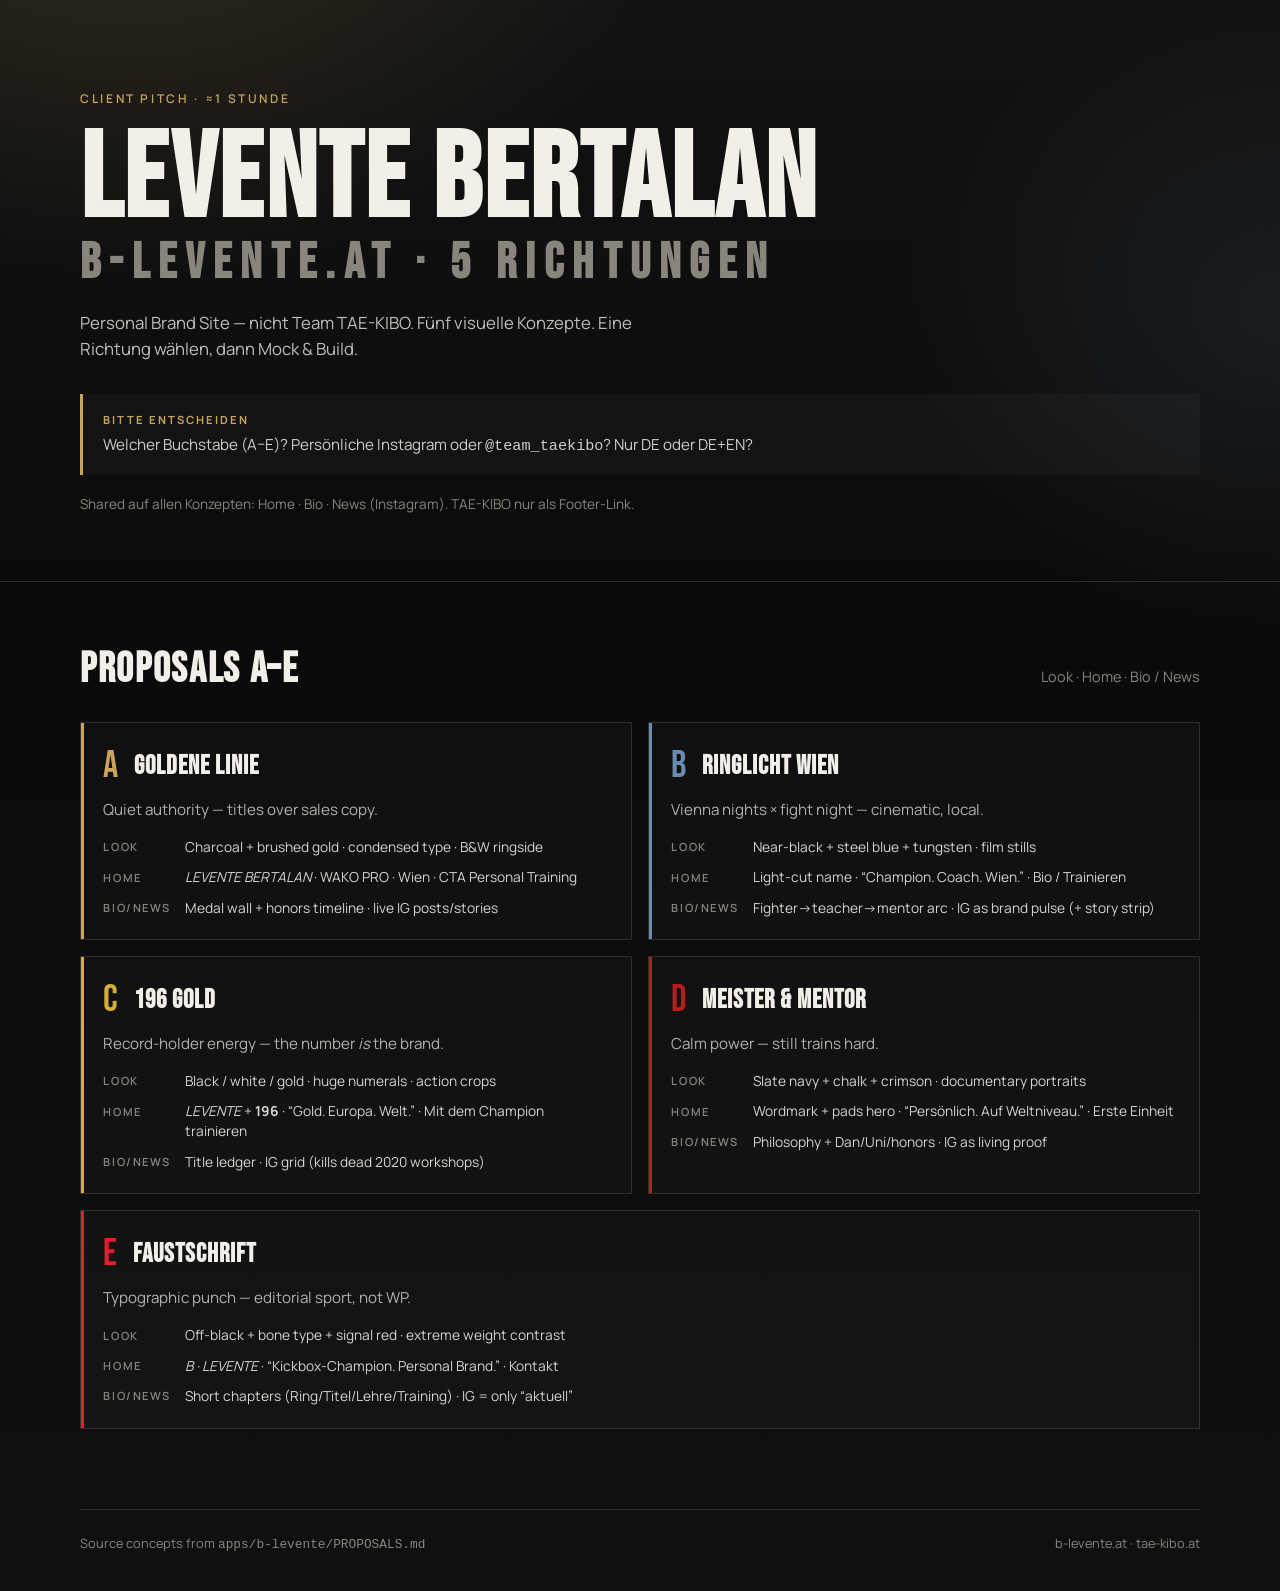
==== b-levente-pitch/index.html @ 20561e4e "Add b-levente client pitch page (5 proposals) Co-authored-by: CrangoOne <CrangoOne@users.noreply.git" ====
<!doctype html>
<html lang="de">
  <head>
    <meta charset="utf-8" />
    <meta name="viewport" content="width=device-width, initial-scale=1" />
    <title>b-levente.at — 5 Richtungen · Client Pitch</title>
    <meta
      name="description"
      content="Fünf Konzept-Richtungen für die Personal Brand Site von Levente Bertalan. Eine Stunde Review — A bis E wählen."
    />
    <link rel="preconnect" href="https://fonts.googleapis.com" />
    <link rel="preconnect" href="https://fonts.gstatic.com" crossorigin />
    <link
      href="https://fonts.googleapis.com/css2?family=Bebas+Neue&family=Manrope:wght@400;500;600;700&display=swap"
      rel="stylesheet"
    />
    <style>
      :root {
        --ink: #0c0c0c;
        --paper: #f2efe8;
        --mute: #8a857c;
        --line: rgba(255, 255, 255, 0.12);
        --gold: #c9a45c;
        --steel: #6a8cae;
        --crimson: #b91c1c;
        --signal: #e11d2e;
        --pad: clamp(1.25rem, 4vw, 3rem);
      }

      * {
        box-sizing: border-box;
      }

      html {
        scroll-behavior: smooth;
      }

      body {
        margin: 0;
        font-family: Manrope, sans-serif;
        color: var(--paper);
        background:
          radial-gradient(ellipse 80% 50% at 10% -10%, rgba(201, 164, 92, 0.18), transparent 55%),
          radial-gradient(ellipse 60% 40% at 100% 20%, rgba(106, 140, 174, 0.12), transparent 50%),
          linear-gradient(180deg, #121212 0%, #0a0a0a 40%, #101010 100%);
        min-height: 100vh;
      }

      a {
        color: inherit;
      }

      .wrap {
        width: min(1120px, 100% - 2 * var(--pad));
        margin-inline: auto;
      }

      /* —— Hero —— */
      .hero {
        padding: clamp(3rem, 10vh, 6rem) 0 clamp(2.5rem, 6vh, 4rem);
        border-bottom: 1px solid var(--line);
      }

      .hero-kicker {
        font-size: 0.75rem;
        letter-spacing: 0.22em;
        text-transform: uppercase;
        color: var(--gold);
        margin: 0 0 1.25rem;
        font-weight: 600;
      }

      .hero-brand {
        font-family: "Bebas Neue", sans-serif;
        font-size: clamp(3.5rem, 12vw, 7.5rem);
        line-height: 0.9;
        letter-spacing: 0.02em;
        margin: 0;
        animation: rise 0.8s ease-out both;
      }

      .hero-brand span {
        display: block;
        color: var(--mute);
        font-size: 0.42em;
        letter-spacing: 0.18em;
        margin-top: 0.35rem;
      }

      .hero-line {
        max-width: 36rem;
        margin: 1.5rem 0 0;
        font-size: 1.05rem;
        line-height: 1.55;
        color: rgba(242, 239, 232, 0.78);
        animation: rise 0.8s ease-out 0.12s both;
      }

      .ask {
        margin-top: 2rem;
        padding: 1.1rem 1.25rem;
        border-left: 3px solid var(--gold);
        background: rgba(255, 255, 255, 0.03);
        animation: rise 0.8s ease-out 0.22s both;
      }

      .ask strong {
        display: block;
        font-size: 0.7rem;
        letter-spacing: 0.18em;
        text-transform: uppercase;
        color: var(--gold);
        margin-bottom: 0.45rem;
      }

      .ask p {
        margin: 0;
        font-size: 0.95rem;
        line-height: 1.5;
        color: rgba(242, 239, 232, 0.85);
      }

      .shared {
        margin-top: 1.25rem;
        font-size: 0.85rem;
        color: var(--mute);
        animation: rise 0.8s ease-out 0.28s both;
      }

      /* —— Proposals —— */
      .proposals {
        padding: clamp(2.5rem, 7vh, 4.5rem) 0 5rem;
      }

      .proposals-head {
        display: flex;
        align-items: baseline;
        justify-content: space-between;
        gap: 1rem;
        margin-bottom: 1.75rem;
        flex-wrap: wrap;
      }

      .proposals-head h2 {
        font-family: "Bebas Neue", sans-serif;
        font-size: clamp(1.8rem, 4vw, 2.6rem);
        letter-spacing: 0.04em;
        margin: 0;
      }

      .proposals-head p {
        margin: 0;
        color: var(--mute);
        font-size: 0.9rem;
      }

      .grid {
        display: grid;
        gap: 1rem;
      }

      @media (min-width: 720px) {
        .grid {
          grid-template-columns: 1fr 1fr;
        }
      }

      @media (min-width: 1020px) {
        .grid {
          grid-template-columns: 1fr 1fr;
        }
        .card[data-letter="E"] {
          grid-column: 1 / -1;
        }
      }

      .card {
        position: relative;
        padding: 1.5rem 1.4rem 1.35rem;
        border: 1px solid var(--line);
        background: rgba(255, 255, 255, 0.025);
        overflow: hidden;
        transition: border-color 0.25s ease, transform 0.25s ease, background 0.25s ease;
        animation: rise 0.7s ease-out both;
      }

      .card:nth-child(1) { animation-delay: 0.05s; }
      .card:nth-child(2) { animation-delay: 0.12s; }
      .card:nth-child(3) { animation-delay: 0.19s; }
      .card:nth-child(4) { animation-delay: 0.26s; }
      .card:nth-child(5) { animation-delay: 0.33s; }

      .card::before {
        content: "";
        position: absolute;
        inset: 0 auto 0 0;
        width: 3px;
        background: var(--accent, var(--gold));
      }

      .card:hover {
        border-color: rgba(255, 255, 255, 0.28);
        background: rgba(255, 255, 255, 0.045);
        transform: translateY(-2px);
      }

      .card[data-letter="A"] { --accent: #c9a45c; }
      .card[data-letter="B"] { --accent: #6a8cae; }
      .card[data-letter="C"] { --accent: #d4af37; }
      .card[data-letter="D"] { --accent: #b91c1c; }
      .card[data-letter="E"] { --accent: #e11d2e; }

      .card-top {
        display: flex;
        align-items: center;
        gap: 0.85rem;
        margin-bottom: 0.85rem;
      }

      .letter {
        font-family: "Bebas Neue", sans-serif;
        font-size: 2.4rem;
        line-height: 1;
        color: var(--accent, var(--gold));
        letter-spacing: 0.04em;
      }

      .card h3 {
        font-family: "Bebas Neue", sans-serif;
        font-size: 1.65rem;
        letter-spacing: 0.04em;
        margin: 0;
      }

      .tagline {
        margin: 0 0 1rem;
        color: rgba(242, 239, 232, 0.72);
        font-size: 0.95rem;
        line-height: 1.45;
      }

      .meta {
        display: grid;
        gap: 0.65rem;
        margin: 0;
        padding: 0;
        list-style: none;
      }

      .meta li {
        display: grid;
        grid-template-columns: 4.5rem 1fr;
        gap: 0.6rem;
        font-size: 0.86rem;
        line-height: 1.45;
      }

      .meta dt,
      .meta .k {
        color: var(--mute);
        font-size: 0.7rem;
        letter-spacing: 0.14em;
        text-transform: uppercase;
        padding-top: 0.15rem;
        font-weight: 600;
      }

      .meta .v {
        color: rgba(242, 239, 232, 0.88);
      }

      /* —— Footer —— */
      .site-foot {
        border-top: 1px solid var(--line);
        padding: 1.5rem 0 2.5rem;
        color: var(--mute);
        font-size: 0.8rem;
        display: flex;
        flex-wrap: wrap;
        gap: 0.75rem 1.5rem;
        justify-content: space-between;
      }

      .site-foot a {
        text-decoration: none;
        border-bottom: 1px solid transparent;
      }

      .site-foot a:hover {
        border-bottom-color: currentColor;
        color: var(--paper);
      }

      @keyframes rise {
        from {
          opacity: 0;
          transform: translateY(14px);
        }
        to {
          opacity: 1;
          transform: translateY(0);
        }
      }

      @media (prefers-reduced-motion: reduce) {
        *,
        *::before {
          animation: none !important;
          transition: none !important;
        }
      }
    </style>
  </head>
  <body>
    <header class="hero">
      <div class="wrap">
        <p class="hero-kicker">Client pitch · ≈1 Stunde</p>
        <h1 class="hero-brand">
          LEVENTE BERTALAN
          <span>b-levente.at · 5 Richtungen</span>
        </h1>
        <p class="hero-line">
          Personal Brand Site — nicht Team TAE-KIBO. Fünf visuelle Konzepte.
          Eine Richtung wählen, dann Mock &amp; Build.
        </p>
        <div class="ask">
          <strong>Bitte entscheiden</strong>
          <p>
            Welcher Buchstabe (A–E)? Persönliche Instagram oder
            <code>@team_taekibo</code>? Nur DE oder DE+EN?
          </p>
        </div>
        <p class="shared">
          Shared auf allen Konzepten: Home · Bio · News (Instagram). TAE-KIBO nur als Footer-Link.
        </p>
      </div>
    </header>

    <main class="proposals">
      <div class="wrap">
        <div class="proposals-head">
          <h2>Proposals A–E</h2>
          <p>Look · Home · Bio / News</p>
        </div>

        <div class="grid">
          <article class="card" data-letter="A">
            <div class="card-top">
              <span class="letter" aria-hidden="true">A</span>
              <h3>Goldene Linie</h3>
            </div>
            <p class="tagline">Quiet authority — titles over sales copy.</p>
            <ul class="meta">
              <li>
                <span class="k">Look</span>
                <span class="v">Charcoal + brushed gold · condensed type · B&amp;W ringside</span>
              </li>
              <li>
                <span class="k">Home</span>
                <span class="v"><em>LEVENTE BERTALAN</em> · WAKO PRO · Wien · CTA Personal Training</span>
              </li>
              <li>
                <span class="k">Bio/News</span>
                <span class="v">Medal wall + honors timeline · live IG posts/stories</span>
              </li>
            </ul>
          </article>

          <article class="card" data-letter="B">
            <div class="card-top">
              <span class="letter" aria-hidden="true">B</span>
              <h3>Ringlicht Wien</h3>
            </div>
            <p class="tagline">Vienna nights × fight night — cinematic, local.</p>
            <ul class="meta">
              <li>
                <span class="k">Look</span>
                <span class="v">Near-black + steel blue + tungsten · film stills</span>
              </li>
              <li>
                <span class="k">Home</span>
                <span class="v">Light-cut name · “Champion. Coach. Wien.” · Bio / Trainieren</span>
              </li>
              <li>
                <span class="k">Bio/News</span>
                <span class="v">Fighter→teacher→mentor arc · IG as brand pulse (+ story strip)</span>
              </li>
            </ul>
          </article>

          <article class="card" data-letter="C">
            <div class="card-top">
              <span class="letter" aria-hidden="true">C</span>
              <h3>196 Gold</h3>
            </div>
            <p class="tagline">Record-holder energy — the number <em>is</em> the brand.</p>
            <ul class="meta">
              <li>
                <span class="k">Look</span>
                <span class="v">Black / white / gold · huge numerals · action crops</span>
              </li>
              <li>
                <span class="k">Home</span>
                <span class="v"><em>LEVENTE</em> + <strong>196</strong> · “Gold. Europa. Welt.” · Mit dem Champion trainieren</span>
              </li>
              <li>
                <span class="k">Bio/News</span>
                <span class="v">Title ledger · IG grid (kills dead 2020 workshops)</span>
              </li>
            </ul>
          </article>

          <article class="card" data-letter="D">
            <div class="card-top">
              <span class="letter" aria-hidden="true">D</span>
              <h3>Meister &amp; Mentor</h3>
            </div>
            <p class="tagline">Calm power — still trains hard.</p>
            <ul class="meta">
              <li>
                <span class="k">Look</span>
                <span class="v">Slate navy + chalk + crimson · documentary portraits</span>
              </li>
              <li>
                <span class="k">Home</span>
                <span class="v">Wordmark + pads hero · “Persönlich. Auf Weltniveau.” · Erste Einheit</span>
              </li>
              <li>
                <span class="k">Bio/News</span>
                <span class="v">Philosophy + Dan/Uni/honors · IG as living proof</span>
              </li>
            </ul>
          </article>

          <article class="card" data-letter="E">
            <div class="card-top">
              <span class="letter" aria-hidden="true">E</span>
              <h3>Faustschrift</h3>
            </div>
            <p class="tagline">Typographic punch — editorial sport, not WP.</p>
            <ul class="meta">
              <li>
                <span class="k">Look</span>
                <span class="v">Off-black + bone type + signal red · extreme weight contrast</span>
              </li>
              <li>
                <span class="k">Home</span>
                <span class="v"><em>B · LEVENTE</em> · “Kickbox-Champion. Personal Brand.” · Kontakt</span>
              </li>
              <li>
                <span class="k">Bio/News</span>
                <span class="v">Short chapters (Ring/Titel/Lehre/Training) · IG = only “aktuell”</span>
              </li>
            </ul>
          </article>
        </div>
      </div>
    </main>

    <footer class="site-foot wrap">
      <span>Source concepts from <code>apps/b-levente/PROPOSALS.md</code></span>
      <span>
        <a href="https://b-levente.at/" rel="noopener">b-levente.at</a>
        ·
        <a href="https://tae-kibo.at/" rel="noopener">tae-kibo.at</a>
      </span>
    </footer>
  </body>
</html>
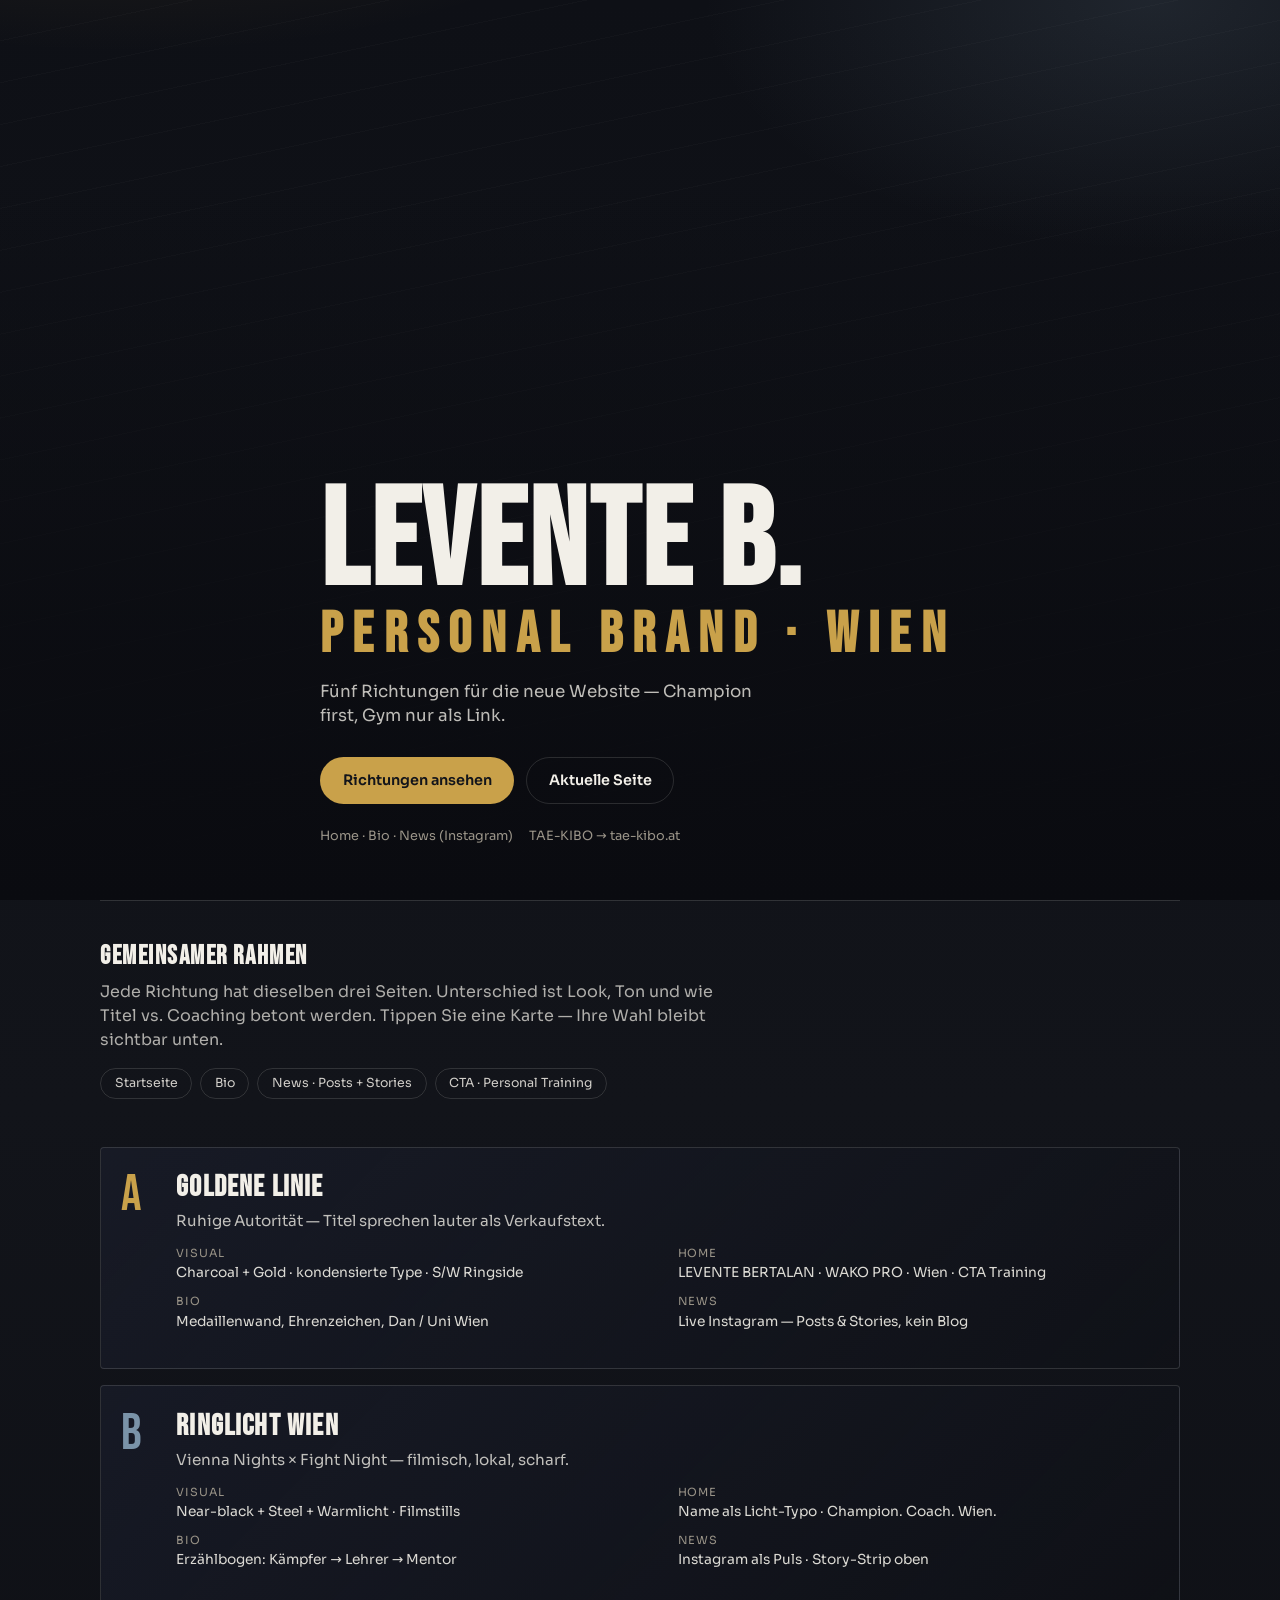
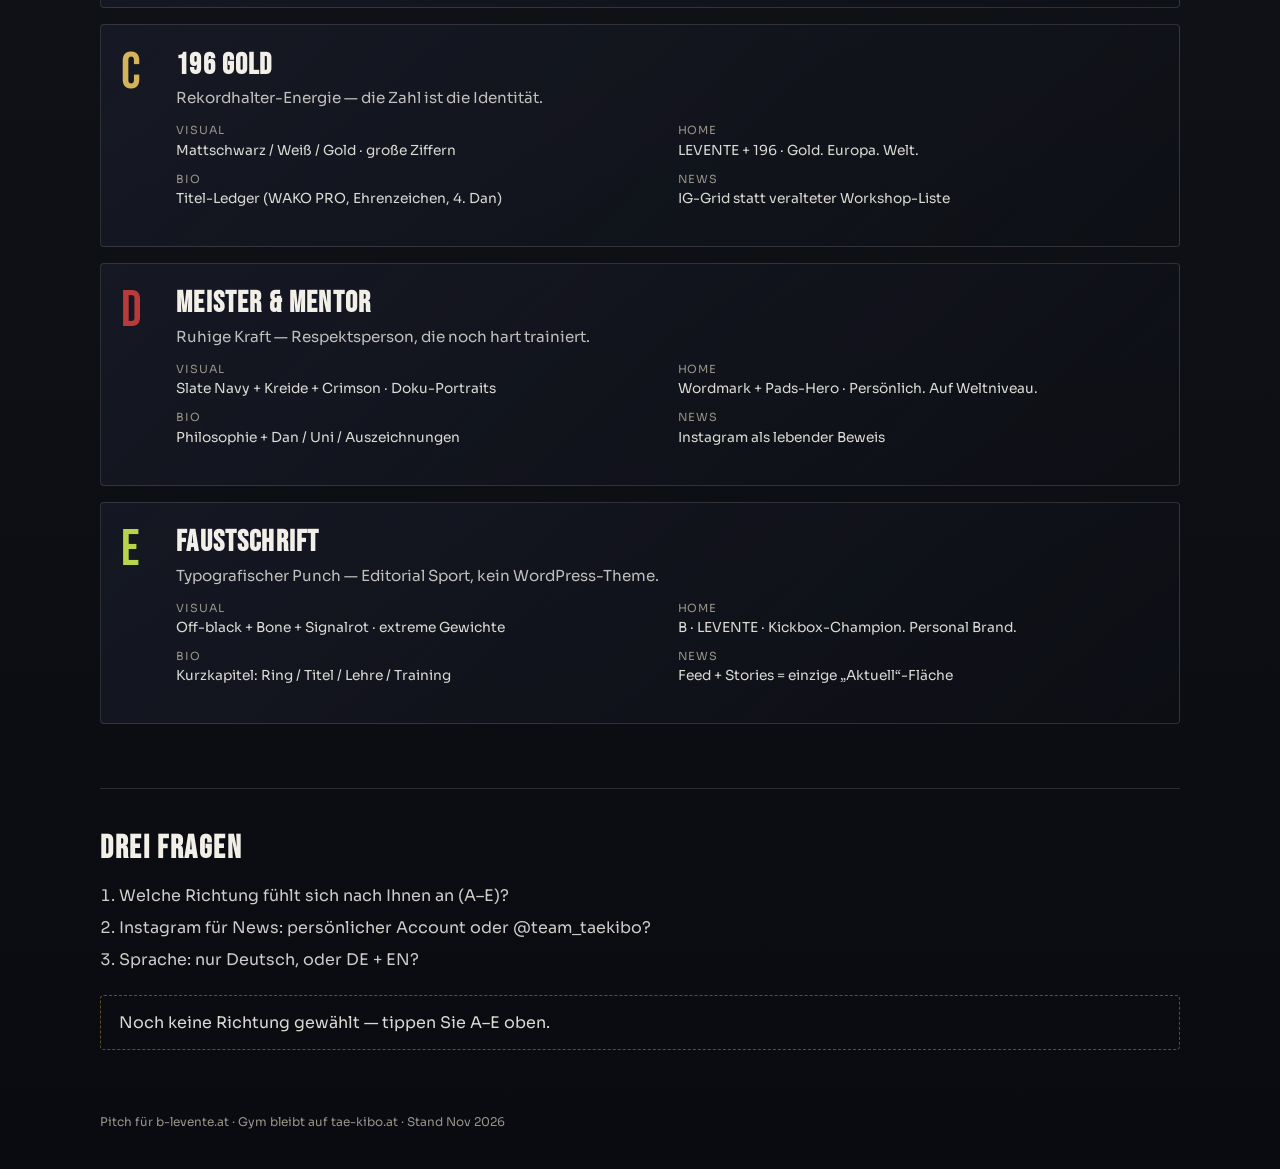
==== commit c65ae928: "Upgrade b-levente pitch to full client deck Co-authored-by: CrangoOne <CrangoOne@users.noreply.githu" ====
--- a/b-levente-pitch/index.html
+++ b/b-levente-pitch/index.html
@@ -1,469 +1,463 @@
-<!doctype html>
+<!DOCTYPE html>
 <html lang="de">
-  <head>
-    <meta charset="utf-8" />
-    <meta name="viewport" content="width=device-width, initial-scale=1" />
-    <title>b-levente.at — 5 Richtungen · Client Pitch</title>
-    <meta
-      name="description"
-      content="Fünf Konzept-Richtungen für die Personal Brand Site von Levente Bertalan. Eine Stunde Review — A bis E wählen."
-    />
-    <link rel="preconnect" href="https://fonts.googleapis.com" />
-    <link rel="preconnect" href="https://fonts.gstatic.com" crossorigin />
-    <link
-      href="https://fonts.googleapis.com/css2?family=Bebas+Neue&family=Manrope:wght@400;500;600;700&display=swap"
-      rel="stylesheet"
-    />
-    <style>
-      :root {
-        --ink: #0c0c0c;
-        --paper: #f2efe8;
-        --mute: #8a857c;
-        --line: rgba(255, 255, 255, 0.12);
-        --gold: #c9a45c;
-        --steel: #6a8cae;
-        --crimson: #b91c1c;
-        --signal: #e11d2e;
-        --pad: clamp(1.25rem, 4vw, 3rem);
-      }
-
-      * {
-        box-sizing: border-box;
-      }
-
-      html {
-        scroll-behavior: smooth;
-      }
-
-      body {
-        margin: 0;
-        font-family: Manrope, sans-serif;
-        color: var(--paper);
-        background:
-          radial-gradient(ellipse 80% 50% at 10% -10%, rgba(201, 164, 92, 0.18), transparent 55%),
-          radial-gradient(ellipse 60% 40% at 100% 20%, rgba(106, 140, 174, 0.12), transparent 50%),
-          linear-gradient(180deg, #121212 0%, #0a0a0a 40%, #101010 100%);
-        min-height: 100vh;
-      }
-
-      a {
-        color: inherit;
-      }
-
-      .wrap {
-        width: min(1120px, 100% - 2 * var(--pad));
-        margin-inline: auto;
-      }
-
-      /* —— Hero —— */
-      .hero {
-        padding: clamp(3rem, 10vh, 6rem) 0 clamp(2.5rem, 6vh, 4rem);
-        border-bottom: 1px solid var(--line);
-      }
-
-      .hero-kicker {
-        font-size: 0.75rem;
-        letter-spacing: 0.22em;
-        text-transform: uppercase;
-        color: var(--gold);
-        margin: 0 0 1.25rem;
-        font-weight: 600;
-      }
-
-      .hero-brand {
-        font-family: "Bebas Neue", sans-serif;
-        font-size: clamp(3.5rem, 12vw, 7.5rem);
-        line-height: 0.9;
-        letter-spacing: 0.02em;
-        margin: 0;
-        animation: rise 0.8s ease-out both;
-      }
-
-      .hero-brand span {
-        display: block;
-        color: var(--mute);
-        font-size: 0.42em;
-        letter-spacing: 0.18em;
-        margin-top: 0.35rem;
-      }
-
-      .hero-line {
-        max-width: 36rem;
-        margin: 1.5rem 0 0;
-        font-size: 1.05rem;
-        line-height: 1.55;
-        color: rgba(242, 239, 232, 0.78);
-        animation: rise 0.8s ease-out 0.12s both;
-      }
-
-      .ask {
-        margin-top: 2rem;
-        padding: 1.1rem 1.25rem;
-        border-left: 3px solid var(--gold);
-        background: rgba(255, 255, 255, 0.03);
-        animation: rise 0.8s ease-out 0.22s both;
-      }
-
-      .ask strong {
-        display: block;
-        font-size: 0.7rem;
-        letter-spacing: 0.18em;
-        text-transform: uppercase;
-        color: var(--gold);
-        margin-bottom: 0.45rem;
-      }
-
-      .ask p {
-        margin: 0;
-        font-size: 0.95rem;
-        line-height: 1.5;
-        color: rgba(242, 239, 232, 0.85);
-      }
-
-      .shared {
-        margin-top: 1.25rem;
-        font-size: 0.85rem;
-        color: var(--mute);
-        animation: rise 0.8s ease-out 0.28s both;
-      }
-
-      /* —— Proposals —— */
-      .proposals {
-        padding: clamp(2.5rem, 7vh, 4.5rem) 0 5rem;
-      }
-
-      .proposals-head {
-        display: flex;
-        align-items: baseline;
-        justify-content: space-between;
-        gap: 1rem;
-        margin-bottom: 1.75rem;
-        flex-wrap: wrap;
-      }
-
-      .proposals-head h2 {
-        font-family: "Bebas Neue", sans-serif;
-        font-size: clamp(1.8rem, 4vw, 2.6rem);
-        letter-spacing: 0.04em;
-        margin: 0;
-      }
-
-      .proposals-head p {
-        margin: 0;
-        color: var(--mute);
-        font-size: 0.9rem;
-      }
-
-      .grid {
-        display: grid;
-        gap: 1rem;
-      }
-
-      @media (min-width: 720px) {
-        .grid {
-          grid-template-columns: 1fr 1fr;
+<head>
+  <meta charset="utf-8" />
+  <meta name="viewport" content="width=device-width, initial-scale=1" />
+  <title>Levente B. — 5 Richtungen</title>
+  <meta name="description" content="Fünf Konzept-Richtungen für die Personal-Brand-Website von Levente Bertalan." />
+  <link rel="preconnect" href="https://fonts.googleapis.com" />
+  <link rel="preconnect" href="https://fonts.gstatic.com" crossorigin />
+  <link href="https://fonts.googleapis.com/css2?family=Bebas+Neue&family=Sora:wght@400;500;600&display=swap" rel="stylesheet" />
+  <style>
+    :root {
+      --ink: #12141a;
+      --ink-soft: #1c2030;
+      --paper: #f2efe8;
+      --mute: #9a9488;
+      --line: rgba(242, 239, 232, 0.14);
+      --gold: #c9a14a;
+      --steel: #7a93a8;
+      --crimson: #b83a3a;
+      --lime: #b8d44a;
+      --focus: #e8e2d4;
+    }
+
+    * { box-sizing: border-box; }
+    html { scroll-behavior: smooth; }
+    body {
+      margin: 0;
+      color: var(--paper);
+      font-family: "Sora", system-ui, sans-serif;
+      background:
+        radial-gradient(1200px 600px at 10% -10%, rgba(201, 161, 74, 0.18), transparent 55%),
+        radial-gradient(900px 500px at 90% 0%, rgba(122, 147, 168, 0.16), transparent 50%),
+        linear-gradient(180deg, #0e1016 0%, var(--ink) 40%, #0a0b10 100%);
+      min-height: 100vh;
+    }
+
+    a { color: inherit; }
+
+    .wrap {
+      width: min(1080px, calc(100% - 2rem));
+      margin-inline: auto;
+    }
+
+    /* —— Hero —— */
+    .hero {
+      position: relative;
+      min-height: 100svh;
+      display: grid;
+      align-content: end;
+      padding: 2rem 0 3.5rem;
+      overflow: hidden;
+    }
+
+    .hero::before {
+      content: "";
+      position: absolute;
+      inset: 0;
+      background:
+        linear-gradient(180deg, transparent 20%, rgba(10, 11, 16, 0.75) 70%, #0a0b10 100%),
+        repeating-linear-gradient(
+          -12deg,
+          transparent,
+          transparent 40px,
+          rgba(242, 239, 232, 0.02) 40px,
+          rgba(242, 239, 232, 0.02) 41px
+        );
+      pointer-events: none;
+      animation: grain-drift 18s linear infinite;
+    }
+
+    @keyframes grain-drift {
+      from { background-position: 0 0, 0 0; }
+      to { background-position: 0 0, 120px 60px; }
+    }
+
+    .hero-inner {
+      position: relative;
+      z-index: 1;
+      display: grid;
+      gap: 1.25rem;
+      max-width: 40rem;
+      animation: rise 0.9s ease-out both;
+    }
+
+    @keyframes rise {
+      from { opacity: 0; transform: translateY(18px); }
+      to { opacity: 1; transform: translateY(0); }
+    }
+
+    .brand {
+      font-family: "Bebas Neue", sans-serif;
+      font-size: clamp(4.5rem, 16vw, 8.5rem);
+      line-height: 0.88;
+      letter-spacing: 0.02em;
+      margin: 0;
+    }
+
+    .brand span {
+      display: block;
+      color: var(--gold);
+      font-size: 0.42em;
+      letter-spacing: 0.18em;
+      margin-top: 0.35rem;
+    }
+
+    .lede {
+      margin: 0;
+      font-size: 1.05rem;
+      line-height: 1.45;
+      color: rgba(242, 239, 232, 0.78);
+      max-width: 28rem;
+    }
+
+    .cta-row {
+      display: flex;
+      flex-wrap: wrap;
+      gap: 0.75rem;
+      margin-top: 0.5rem;
+    }
+
+    .btn {
+      appearance: none;
+      border: 1px solid transparent;
+      border-radius: 999px;
+      padding: 0.85rem 1.35rem;
+      font: inherit;
+      font-size: 0.9rem;
+      font-weight: 600;
+      text-decoration: none;
+      cursor: pointer;
+      transition: transform 0.2s ease, background 0.2s ease, border-color 0.2s ease;
+    }
+    .btn:hover { transform: translateY(-1px); }
+    .btn-primary {
+      background: var(--gold);
+      color: var(--ink);
+    }
+    .btn-ghost {
+      background: transparent;
+      border-color: var(--line);
+      color: var(--paper);
+    }
+
+    .meta {
+      display: flex;
+      flex-wrap: wrap;
+      gap: 0.5rem 1rem;
+      margin-top: 0.25rem;
+      color: var(--mute);
+      font-size: 0.8rem;
+    }
+
+    /* —— Scope —— */
+    .scope {
+      padding: 2.5rem 0 1rem;
+      border-top: 1px solid var(--line);
+      animation: rise 0.9s ease-out 0.15s both;
+    }
+    .scope h2 {
+      font-family: "Bebas Neue", sans-serif;
+      font-size: 1.6rem;
+      letter-spacing: 0.06em;
+      margin: 0 0 0.5rem;
+    }
+    .scope p {
+      margin: 0;
+      color: rgba(242, 239, 232, 0.7);
+      max-width: 40rem;
+      line-height: 1.5;
+    }
+    .chips {
+      display: flex;
+      flex-wrap: wrap;
+      gap: 0.5rem;
+      margin-top: 1rem;
+    }
+    .chip {
+      border: 1px solid var(--line);
+      border-radius: 999px;
+      padding: 0.4rem 0.85rem;
+      font-size: 0.78rem;
+      color: rgba(242, 239, 232, 0.85);
+    }
+
+    /* —— Proposals —— */
+    .proposals {
+      padding: 2rem 0 4rem;
+      display: grid;
+      gap: 1rem;
+    }
+
+    .proposal {
+      position: relative;
+      display: grid;
+      grid-template-columns: auto 1fr;
+      gap: 1.25rem;
+      align-items: start;
+      padding: 1.35rem 1.25rem;
+      border: 1px solid var(--line);
+      border-radius: 4px;
+      background: linear-gradient(135deg, rgba(28, 32, 48, 0.55), rgba(14, 16, 22, 0.35));
+      cursor: pointer;
+      transition: border-color 0.25s ease, transform 0.25s ease, background 0.25s ease;
+      opacity: 0;
+      transform: translateY(12px);
+    }
+    .proposal.is-in {
+      opacity: 1;
+      transform: translateY(0);
+      transition: opacity 0.5s ease, transform 0.5s ease, border-color 0.25s ease, background 0.25s ease;
+    }
+    .proposal:hover {
+      border-color: rgba(242, 239, 232, 0.35);
+      transform: translateY(-2px);
+    }
+    .proposal[aria-pressed="true"] {
+      border-color: var(--accent, var(--gold));
+      background: linear-gradient(135deg, rgba(28, 32, 48, 0.85), rgba(14, 16, 22, 0.55));
+      box-shadow: inset 3px 0 0 var(--accent, var(--gold));
+    }
+
+    .letter {
+      font-family: "Bebas Neue", sans-serif;
+      font-size: 3.2rem;
+      line-height: 1;
+      color: var(--accent, var(--gold));
+      min-width: 2.2rem;
+    }
+
+    .proposal h3 {
+      font-family: "Bebas Neue", sans-serif;
+      font-size: 1.85rem;
+      letter-spacing: 0.04em;
+      margin: 0 0 0.35rem;
+    }
+    .vibe {
+      margin: 0 0 0.9rem;
+      color: rgba(242, 239, 232, 0.78);
+      font-size: 0.95rem;
+    }
+    .grid-facts {
+      display: grid;
+      grid-template-columns: repeat(2, minmax(0, 1fr));
+      gap: 0.75rem 1.25rem;
+    }
+    .fact dt {
+      font-size: 0.7rem;
+      text-transform: uppercase;
+      letter-spacing: 0.08em;
+      color: var(--mute);
+      margin: 0 0 0.2rem;
+    }
+    .fact dd {
+      margin: 0;
+      font-size: 0.86rem;
+      line-height: 1.4;
+      color: rgba(242, 239, 232, 0.9);
+    }
+
+    .p-a { --accent: var(--gold); }
+    .p-b { --accent: var(--steel); }
+    .p-c { --accent: #d4b35a; }
+    .p-d { --accent: var(--crimson); }
+    .p-e { --accent: var(--lime); }
+
+    /* —— Ask —— */
+    .ask {
+      border-top: 1px solid var(--line);
+      padding: 2.5rem 0 4rem;
+    }
+    .ask h2 {
+      font-family: "Bebas Neue", sans-serif;
+      font-size: 2rem;
+      letter-spacing: 0.05em;
+      margin: 0 0 1rem;
+    }
+    .ask ol {
+      margin: 0;
+      padding-left: 1.2rem;
+      display: grid;
+      gap: 0.55rem;
+      color: rgba(242, 239, 232, 0.85);
+      line-height: 1.45;
+    }
+    .pick {
+      margin-top: 1.5rem;
+      padding: 1rem 1.15rem;
+      border: 1px dashed rgba(201, 161, 74, 0.45);
+      border-radius: 4px;
+      min-height: 3.2rem;
+      color: rgba(242, 239, 232, 0.9);
+    }
+    .pick strong { color: var(--gold); }
+
+    footer {
+      padding: 0 0 2.5rem;
+      color: var(--mute);
+      font-size: 0.75rem;
+    }
+
+    @media (max-width: 640px) {
+      .proposal { grid-template-columns: 1fr; gap: 0.5rem; }
+      .grid-facts { grid-template-columns: 1fr; }
+      .letter { font-size: 2.4rem; }
+    }
+
+    @media (prefers-reduced-motion: reduce) {
+      *, *::before { animation: none !important; transition: none !important; }
+      .proposal { opacity: 1; transform: none; }
+    }
+  </style>
+</head>
+<body>
+  <header class="hero">
+    <div class="wrap hero-inner">
+      <h1 class="brand">LEVENTE B.<span>PERSONAL BRAND · WIEN</span></h1>
+      <p class="lede">Fünf Richtungen für die neue Website — Champion first, Gym nur als Link.</p>
+      <div class="cta-row">
+        <a class="btn btn-primary" href="#proposals">Richtungen ansehen</a>
+        <a class="btn btn-ghost" href="https://b-levente.at/" target="_blank" rel="noopener">Aktuelle Seite</a>
+      </div>
+      <div class="meta">
+        <span>Home · Bio · News (Instagram)</span>
+        <span>TAE-KIBO → tae-kibo.at</span>
+      </div>
+    </div>
+  </header>
+
+  <main>
+    <section class="scope wrap" aria-labelledby="scope-title">
+      <h2 id="scope-title">Gemeinsamer Rahmen</h2>
+      <p>Jede Richtung hat dieselben drei Seiten. Unterschied ist Look, Ton und wie Titel vs. Coaching betont werden. Tippen Sie eine Karte — Ihre Wahl bleibt sichtbar unten.</p>
+      <div class="chips">
+        <span class="chip">Startseite</span>
+        <span class="chip">Bio</span>
+        <span class="chip">News · Posts + Stories</span>
+        <span class="chip">CTA · Personal Training</span>
+      </div>
+    </section>
+
+    <section id="proposals" class="proposals wrap" aria-label="Fünf Konzept-Richtungen">
+      <article class="proposal p-a" tabindex="0" role="button" aria-pressed="false" data-name="Goldene Linie" data-letter="A">
+        <div class="letter" aria-hidden="true">A</div>
+        <div>
+          <h3>Goldene Linie</h3>
+          <p class="vibe">Ruhige Autorität — Titel sprechen lauter als Verkaufstext.</p>
+          <dl class="grid-facts">
+            <div class="fact"><dt>Visual</dt><dd>Charcoal + Gold · kondensierte Type · S/W Ringside</dd></div>
+            <div class="fact"><dt>Home</dt><dd>LEVENTE BERTALAN · WAKO PRO · Wien · CTA Training</dd></div>
+            <div class="fact"><dt>Bio</dt><dd>Medaillenwand, Ehrenzeichen, Dan / Uni Wien</dd></div>
+            <div class="fact"><dt>News</dt><dd>Live Instagram — Posts &amp; Stories, kein Blog</dd></div>
+          </dl>
+        </div>
+      </article>
+
+      <article class="proposal p-b" tabindex="0" role="button" aria-pressed="false" data-name="Ringlicht Wien" data-letter="B">
+        <div class="letter" aria-hidden="true">B</div>
+        <div>
+          <h3>Ringlicht Wien</h3>
+          <p class="vibe">Vienna Nights × Fight Night — filmisch, lokal, scharf.</p>
+          <dl class="grid-facts">
+            <div class="fact"><dt>Visual</dt><dd>Near-black + Steel + Warmlicht · Filmstills</dd></div>
+            <div class="fact"><dt>Home</dt><dd>Name als Licht-Typo · Champion. Coach. Wien.</dd></div>
+            <div class="fact"><dt>Bio</dt><dd>Erzählbogen: Kämpfer → Lehrer → Mentor</dd></div>
+            <div class="fact"><dt>News</dt><dd>Instagram als Puls · Story-Strip oben</dd></div>
+          </dl>
+        </div>
+      </article>
+
+      <article class="proposal p-c" tabindex="0" role="button" aria-pressed="false" data-name="196 Gold" data-letter="C">
+        <div class="letter" aria-hidden="true">C</div>
+        <div>
+          <h3>196 Gold</h3>
+          <p class="vibe">Rekordhalter-Energie — die Zahl ist die Identität.</p>
+          <dl class="grid-facts">
+            <div class="fact"><dt>Visual</dt><dd>Mattschwarz / Weiß / Gold · große Ziffern</dd></div>
+            <div class="fact"><dt>Home</dt><dd>LEVENTE + 196 · Gold. Europa. Welt.</dd></div>
+            <div class="fact"><dt>Bio</dt><dd>Titel-Ledger (WAKO PRO, Ehrenzeichen, 4. Dan)</dd></div>
+            <div class="fact"><dt>News</dt><dd>IG-Grid statt veralteter Workshop-Liste</dd></div>
+          </dl>
+        </div>
+      </article>
+
+      <article class="proposal p-d" tabindex="0" role="button" aria-pressed="false" data-name="Meister &amp; Mentor" data-letter="D">
+        <div class="letter" aria-hidden="true">D</div>
+        <div>
+          <h3>Meister &amp; Mentor</h3>
+          <p class="vibe">Ruhige Kraft — Respektsperson, die noch hart trainiert.</p>
+          <dl class="grid-facts">
+            <div class="fact"><dt>Visual</dt><dd>Slate Navy + Kreide + Crimson · Doku-Portraits</dd></div>
+            <div class="fact"><dt>Home</dt><dd>Wordmark + Pads-Hero · Persönlich. Auf Weltniveau.</dd></div>
+            <div class="fact"><dt>Bio</dt><dd>Philosophie + Dan / Uni / Auszeichnungen</dd></div>
+            <div class="fact"><dt>News</dt><dd>Instagram als lebender Beweis</dd></div>
+          </dl>
+        </div>
+      </article>
+
+      <article class="proposal p-e" tabindex="0" role="button" aria-pressed="false" data-name="Faustschrift" data-letter="E">
+        <div class="letter" aria-hidden="true">E</div>
+        <div>
+          <h3>Faustschrift</h3>
+          <p class="vibe">Typografischer Punch — Editorial Sport, kein WordPress-Theme.</p>
+          <dl class="grid-facts">
+            <div class="fact"><dt>Visual</dt><dd>Off-black + Bone + Signalrot · extreme Gewichte</dd></div>
+            <div class="fact"><dt>Home</dt><dd>B · LEVENTE · Kickbox-Champion. Personal Brand.</dd></div>
+            <div class="fact"><dt>Bio</dt><dd>Kurzkapitel: Ring / Titel / Lehre / Training</dd></div>
+            <div class="fact"><dt>News</dt><dd>Feed + Stories = einzige „Aktuell“-Fläche</dd></div>
+          </dl>
+        </div>
+      </article>
+    </section>
+
+    <section class="ask wrap" aria-labelledby="ask-title">
+      <h2 id="ask-title">Drei Fragen</h2>
+      <ol>
+        <li>Welche Richtung fühlt sich nach Ihnen an (A–E)?</li>
+        <li>Instagram für News: persönlicher Account oder @team_taekibo?</li>
+        <li>Sprache: nur Deutsch, oder DE + EN?</li>
+      </ol>
+      <div class="pick" id="pick" aria-live="polite">Noch keine Richtung gewählt — tippen Sie A–E oben.</div>
+    </section>
+  </main>
+
+  <footer class="wrap">
+    Pitch für b-levente.at · Gym bleibt auf tae-kibo.at · Stand Nov 2026
+  </footer>
+
+  <script>
+    const pick = document.getElementById("pick");
+    const cards = [...document.querySelectorAll(".proposal")];
+
+    function select(card) {
+      cards.forEach((c) => c.setAttribute("aria-pressed", String(c === card)));
+      pick.innerHTML = `Gewählt: <strong>${card.dataset.letter} · ${card.dataset.name}</strong> — wir bauen als Nächstes einen Visual-Mock dieser Richtung.`;
+    }
+
+    cards.forEach((card, i) => {
+      card.style.transitionDelay = `${i * 60}ms`;
+      card.addEventListener("click", () => select(card));
+      card.addEventListener("keydown", (e) => {
+        if (e.key === "Enter" || e.key === " ") {
+          e.preventDefault();
+          select(card);
         }
-      }
-
-      @media (min-width: 1020px) {
-        .grid {
-          grid-template-columns: 1fr 1fr;
-        }
-        .card[data-letter="E"] {
-          grid-column: 1 / -1;
-        }
-      }
-
-      .card {
-        position: relative;
-        padding: 1.5rem 1.4rem 1.35rem;
-        border: 1px solid var(--line);
-        background: rgba(255, 255, 255, 0.025);
-        overflow: hidden;
-        transition: border-color 0.25s ease, transform 0.25s ease, background 0.25s ease;
-        animation: rise 0.7s ease-out both;
-      }
-
-      .card:nth-child(1) { animation-delay: 0.05s; }
-      .card:nth-child(2) { animation-delay: 0.12s; }
-      .card:nth-child(3) { animation-delay: 0.19s; }
-      .card:nth-child(4) { animation-delay: 0.26s; }
-      .card:nth-child(5) { animation-delay: 0.33s; }
-
-      .card::before {
-        content: "";
-        position: absolute;
-        inset: 0 auto 0 0;
-        width: 3px;
-        background: var(--accent, var(--gold));
-      }
-
-      .card:hover {
-        border-color: rgba(255, 255, 255, 0.28);
-        background: rgba(255, 255, 255, 0.045);
-        transform: translateY(-2px);
-      }
-
-      .card[data-letter="A"] { --accent: #c9a45c; }
-      .card[data-letter="B"] { --accent: #6a8cae; }
-      .card[data-letter="C"] { --accent: #d4af37; }
-      .card[data-letter="D"] { --accent: #b91c1c; }
-      .card[data-letter="E"] { --accent: #e11d2e; }
-
-      .card-top {
-        display: flex;
-        align-items: center;
-        gap: 0.85rem;
-        margin-bottom: 0.85rem;
-      }
-
-      .letter {
-        font-family: "Bebas Neue", sans-serif;
-        font-size: 2.4rem;
-        line-height: 1;
-        color: var(--accent, var(--gold));
-        letter-spacing: 0.04em;
-      }
-
-      .card h3 {
-        font-family: "Bebas Neue", sans-serif;
-        font-size: 1.65rem;
-        letter-spacing: 0.04em;
-        margin: 0;
-      }
-
-      .tagline {
-        margin: 0 0 1rem;
-        color: rgba(242, 239, 232, 0.72);
-        font-size: 0.95rem;
-        line-height: 1.45;
-      }
-
-      .meta {
-        display: grid;
-        gap: 0.65rem;
-        margin: 0;
-        padding: 0;
-        list-style: none;
-      }
-
-      .meta li {
-        display: grid;
-        grid-template-columns: 4.5rem 1fr;
-        gap: 0.6rem;
-        font-size: 0.86rem;
-        line-height: 1.45;
-      }
-
-      .meta dt,
-      .meta .k {
-        color: var(--mute);
-        font-size: 0.7rem;
-        letter-spacing: 0.14em;
-        text-transform: uppercase;
-        padding-top: 0.15rem;
-        font-weight: 600;
-      }
-
-      .meta .v {
-        color: rgba(242, 239, 232, 0.88);
-      }
-
-      /* —— Footer —— */
-      .site-foot {
-        border-top: 1px solid var(--line);
-        padding: 1.5rem 0 2.5rem;
-        color: var(--mute);
-        font-size: 0.8rem;
-        display: flex;
-        flex-wrap: wrap;
-        gap: 0.75rem 1.5rem;
-        justify-content: space-between;
-      }
-
-      .site-foot a {
-        text-decoration: none;
-        border-bottom: 1px solid transparent;
-      }
-
-      .site-foot a:hover {
-        border-bottom-color: currentColor;
-        color: var(--paper);
-      }
-
-      @keyframes rise {
-        from {
-          opacity: 0;
-          transform: translateY(14px);
-        }
-        to {
-          opacity: 1;
-          transform: translateY(0);
-        }
-      }
-
-      @media (prefers-reduced-motion: reduce) {
-        *,
-        *::before {
-          animation: none !important;
-          transition: none !important;
-        }
-      }
-    </style>
-  </head>
-  <body>
-    <header class="hero">
-      <div class="wrap">
-        <p class="hero-kicker">Client pitch · ≈1 Stunde</p>
-        <h1 class="hero-brand">
-          LEVENTE BERTALAN
-          <span>b-levente.at · 5 Richtungen</span>
-        </h1>
-        <p class="hero-line">
-          Personal Brand Site — nicht Team TAE-KIBO. Fünf visuelle Konzepte.
-          Eine Richtung wählen, dann Mock &amp; Build.
-        </p>
-        <div class="ask">
-          <strong>Bitte entscheiden</strong>
-          <p>
-            Welcher Buchstabe (A–E)? Persönliche Instagram oder
-            <code>@team_taekibo</code>? Nur DE oder DE+EN?
-          </p>
-        </div>
-        <p class="shared">
-          Shared auf allen Konzepten: Home · Bio · News (Instagram). TAE-KIBO nur als Footer-Link.
-        </p>
-      </div>
-    </header>
-
-    <main class="proposals">
-      <div class="wrap">
-        <div class="proposals-head">
-          <h2>Proposals A–E</h2>
-          <p>Look · Home · Bio / News</p>
-        </div>
-
-        <div class="grid">
-          <article class="card" data-letter="A">
-            <div class="card-top">
-              <span class="letter" aria-hidden="true">A</span>
-              <h3>Goldene Linie</h3>
-            </div>
-            <p class="tagline">Quiet authority — titles over sales copy.</p>
-            <ul class="meta">
-              <li>
-                <span class="k">Look</span>
-                <span class="v">Charcoal + brushed gold · condensed type · B&amp;W ringside</span>
-              </li>
-              <li>
-                <span class="k">Home</span>
-                <span class="v"><em>LEVENTE BERTALAN</em> · WAKO PRO · Wien · CTA Personal Training</span>
-              </li>
-              <li>
-                <span class="k">Bio/News</span>
-                <span class="v">Medal wall + honors timeline · live IG posts/stories</span>
-              </li>
-            </ul>
-          </article>
-
-          <article class="card" data-letter="B">
-            <div class="card-top">
-              <span class="letter" aria-hidden="true">B</span>
-              <h3>Ringlicht Wien</h3>
-            </div>
-            <p class="tagline">Vienna nights × fight night — cinematic, local.</p>
-            <ul class="meta">
-              <li>
-                <span class="k">Look</span>
-                <span class="v">Near-black + steel blue + tungsten · film stills</span>
-              </li>
-              <li>
-                <span class="k">Home</span>
-                <span class="v">Light-cut name · “Champion. Coach. Wien.” · Bio / Trainieren</span>
-              </li>
-              <li>
-                <span class="k">Bio/News</span>
-                <span class="v">Fighter→teacher→mentor arc · IG as brand pulse (+ story strip)</span>
-              </li>
-            </ul>
-          </article>
-
-          <article class="card" data-letter="C">
-            <div class="card-top">
-              <span class="letter" aria-hidden="true">C</span>
-              <h3>196 Gold</h3>
-            </div>
-            <p class="tagline">Record-holder energy — the number <em>is</em> the brand.</p>
-            <ul class="meta">
-              <li>
-                <span class="k">Look</span>
-                <span class="v">Black / white / gold · huge numerals · action crops</span>
-              </li>
-              <li>
-                <span class="k">Home</span>
-                <span class="v"><em>LEVENTE</em> + <strong>196</strong> · “Gold. Europa. Welt.” · Mit dem Champion trainieren</span>
-              </li>
-              <li>
-                <span class="k">Bio/News</span>
-                <span class="v">Title ledger · IG grid (kills dead 2020 workshops)</span>
-              </li>
-            </ul>
-          </article>
-
-          <article class="card" data-letter="D">
-            <div class="card-top">
-              <span class="letter" aria-hidden="true">D</span>
-              <h3>Meister &amp; Mentor</h3>
-            </div>
-            <p class="tagline">Calm power — still trains hard.</p>
-            <ul class="meta">
-              <li>
-                <span class="k">Look</span>
-                <span class="v">Slate navy + chalk + crimson · documentary portraits</span>
-              </li>
-              <li>
-                <span class="k">Home</span>
-                <span class="v">Wordmark + pads hero · “Persönlich. Auf Weltniveau.” · Erste Einheit</span>
-              </li>
-              <li>
-                <span class="k">Bio/News</span>
-                <span class="v">Philosophy + Dan/Uni/honors · IG as living proof</span>
-              </li>
-            </ul>
-          </article>
-
-          <article class="card" data-letter="E">
-            <div class="card-top">
-              <span class="letter" aria-hidden="true">E</span>
-              <h3>Faustschrift</h3>
-            </div>
-            <p class="tagline">Typographic punch — editorial sport, not WP.</p>
-            <ul class="meta">
-              <li>
-                <span class="k">Look</span>
-                <span class="v">Off-black + bone type + signal red · extreme weight contrast</span>
-              </li>
-              <li>
-                <span class="k">Home</span>
-                <span class="v"><em>B · LEVENTE</em> · “Kickbox-Champion. Personal Brand.” · Kontakt</span>
-              </li>
-              <li>
-                <span class="k">Bio/News</span>
-                <span class="v">Short chapters (Ring/Titel/Lehre/Training) · IG = only “aktuell”</span>
-              </li>
-            </ul>
-          </article>
-        </div>
-      </div>
-    </main>
-
-    <footer class="site-foot wrap">
-      <span>Source concepts from <code>apps/b-levente/PROPOSALS.md</code></span>
-      <span>
-        <a href="https://b-levente.at/" rel="noopener">b-levente.at</a>
-        ·
-        <a href="https://tae-kibo.at/" rel="noopener">tae-kibo.at</a>
-      </span>
-    </footer>
-  </body>
+      });
+    });
+
+    const io = new IntersectionObserver(
+      (entries) => {
+        entries.forEach((e) => {
+          if (e.isIntersecting) {
+            e.target.classList.add("is-in");
+            io.unobserve(e.target);
+          }
+        });
+      },
+      { threshold: 0.15 }
+    );
+    cards.forEach((c) => io.observe(c));
+  </script>
+</body>
 </html>
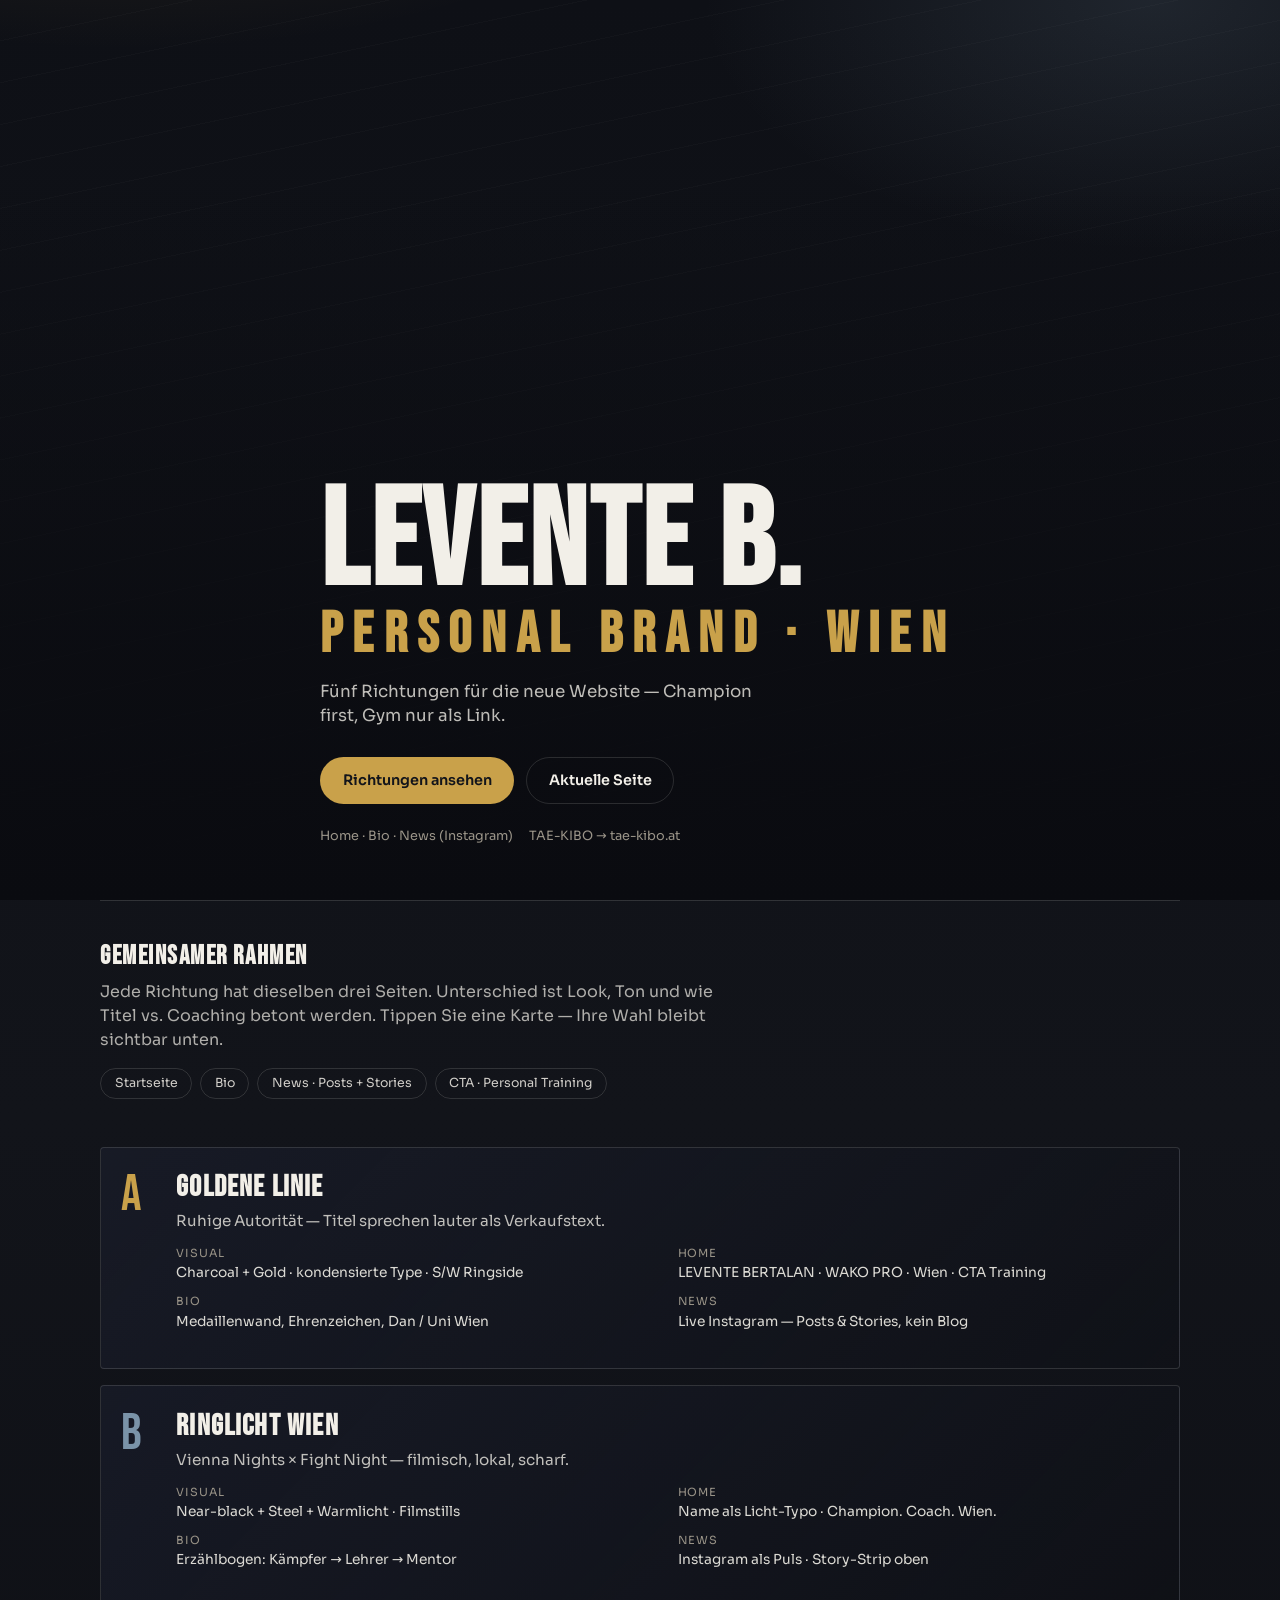
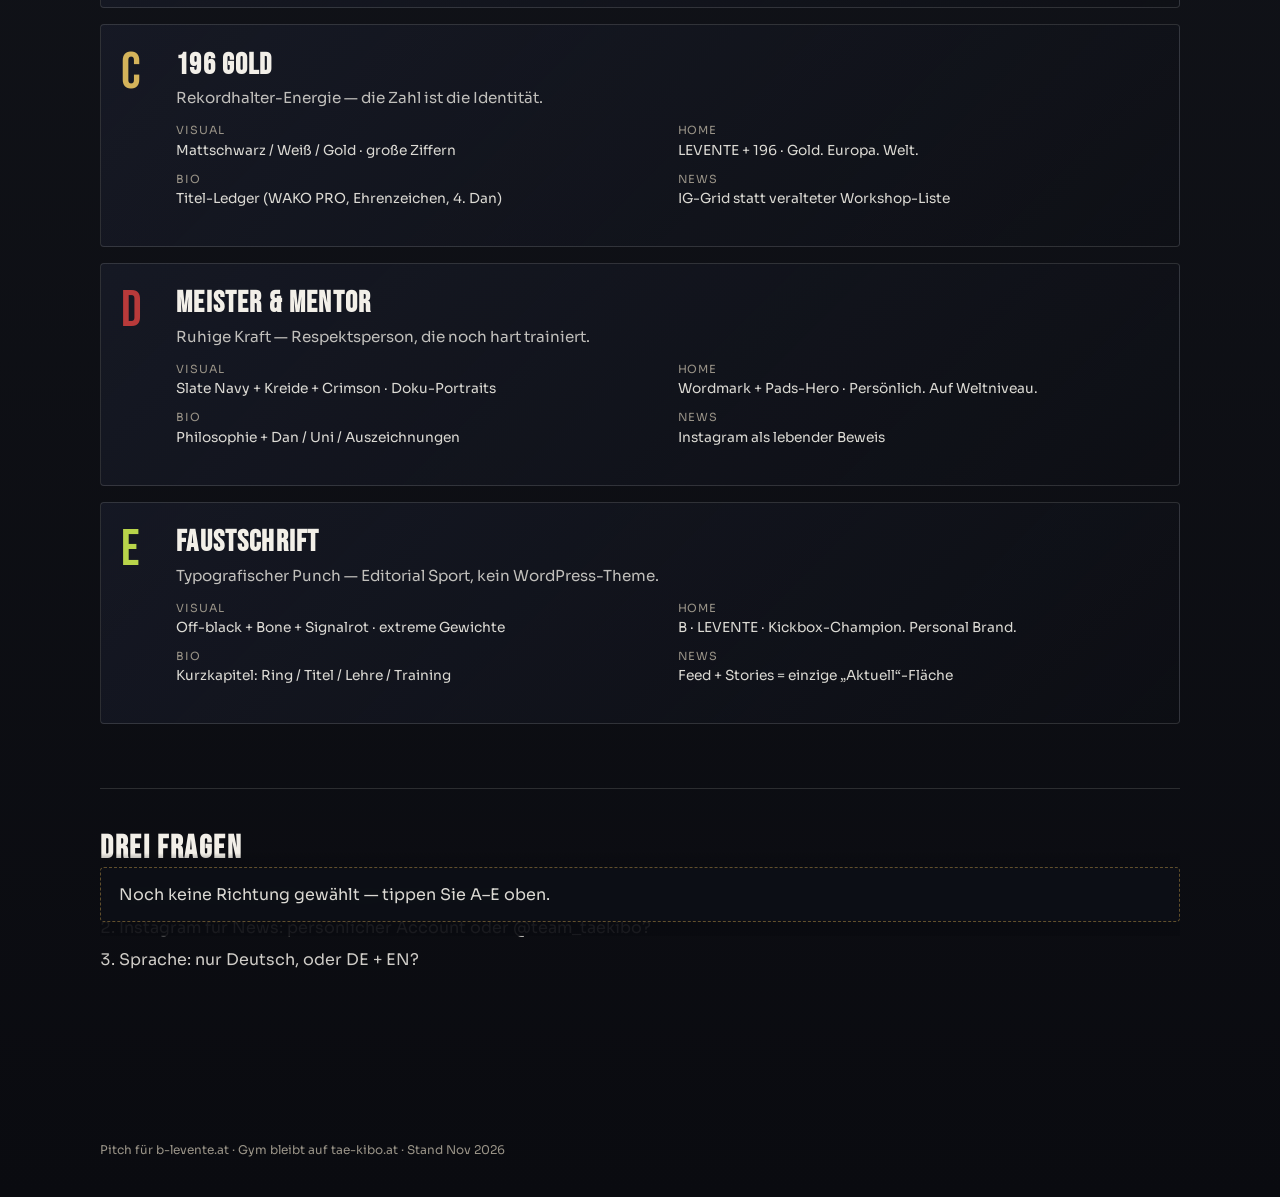
==== commit 5f69c4d8: "Sticky pick bar on b-levente pitch Co-authored-by: CrangoOne <CrangoOne@users.noreply.github.com>" ====
--- a/b-levente-pitch/index.html
+++ b/b-levente-pitch/index.html
@@ -283,13 +283,22 @@
       color: rgba(242, 239, 232, 0.85);
       line-height: 1.45;
     }
+    .pick-bar {
+      position: sticky;
+      bottom: 0;
+      z-index: 20;
+      margin-top: 1.5rem;
+      padding: 0.85rem 0 calc(0.85rem + env(safe-area-inset-bottom, 0px));
+      background: linear-gradient(180deg, transparent, rgba(10, 11, 16, 0.92) 28%);
+    }
     .pick {
-      margin-top: 1.5rem;
       padding: 1rem 1.15rem;
       border: 1px dashed rgba(201, 161, 74, 0.45);
       border-radius: 4px;
       min-height: 3.2rem;
       color: rgba(242, 239, 232, 0.9);
+      background: rgba(14, 16, 22, 0.92);
+      backdrop-filter: blur(8px);
     }
     .pick strong { color: var(--gold); }
 
@@ -418,7 +427,9 @@
         <li>Instagram für News: persönlicher Account oder @team_taekibo?</li>
         <li>Sprache: nur Deutsch, oder DE + EN?</li>
       </ol>
-      <div class="pick" id="pick" aria-live="polite">Noch keine Richtung gewählt — tippen Sie A–E oben.</div>
+      <div class="pick-bar">
+        <div class="pick" id="pick" aria-live="polite">Noch keine Richtung gewählt — tippen Sie A–E oben.</div>
+      </div>
     </section>
   </main>
 
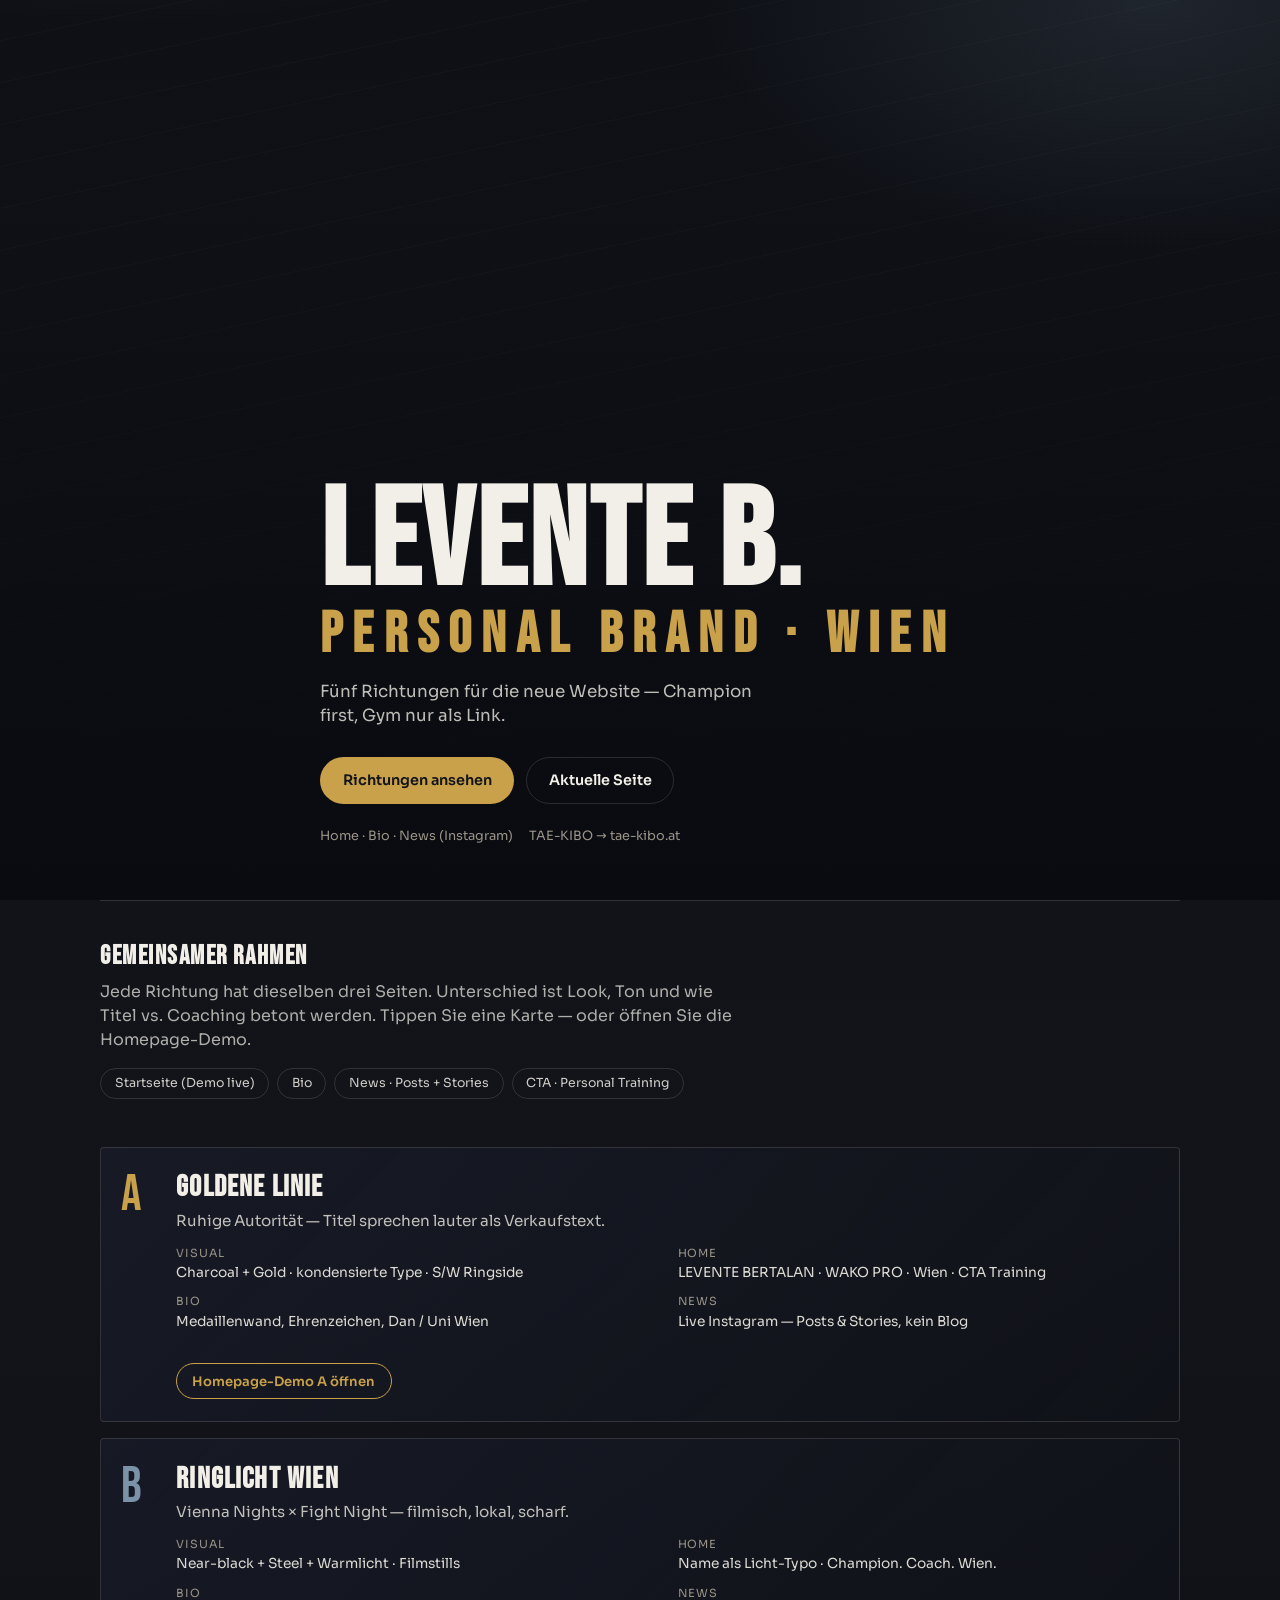
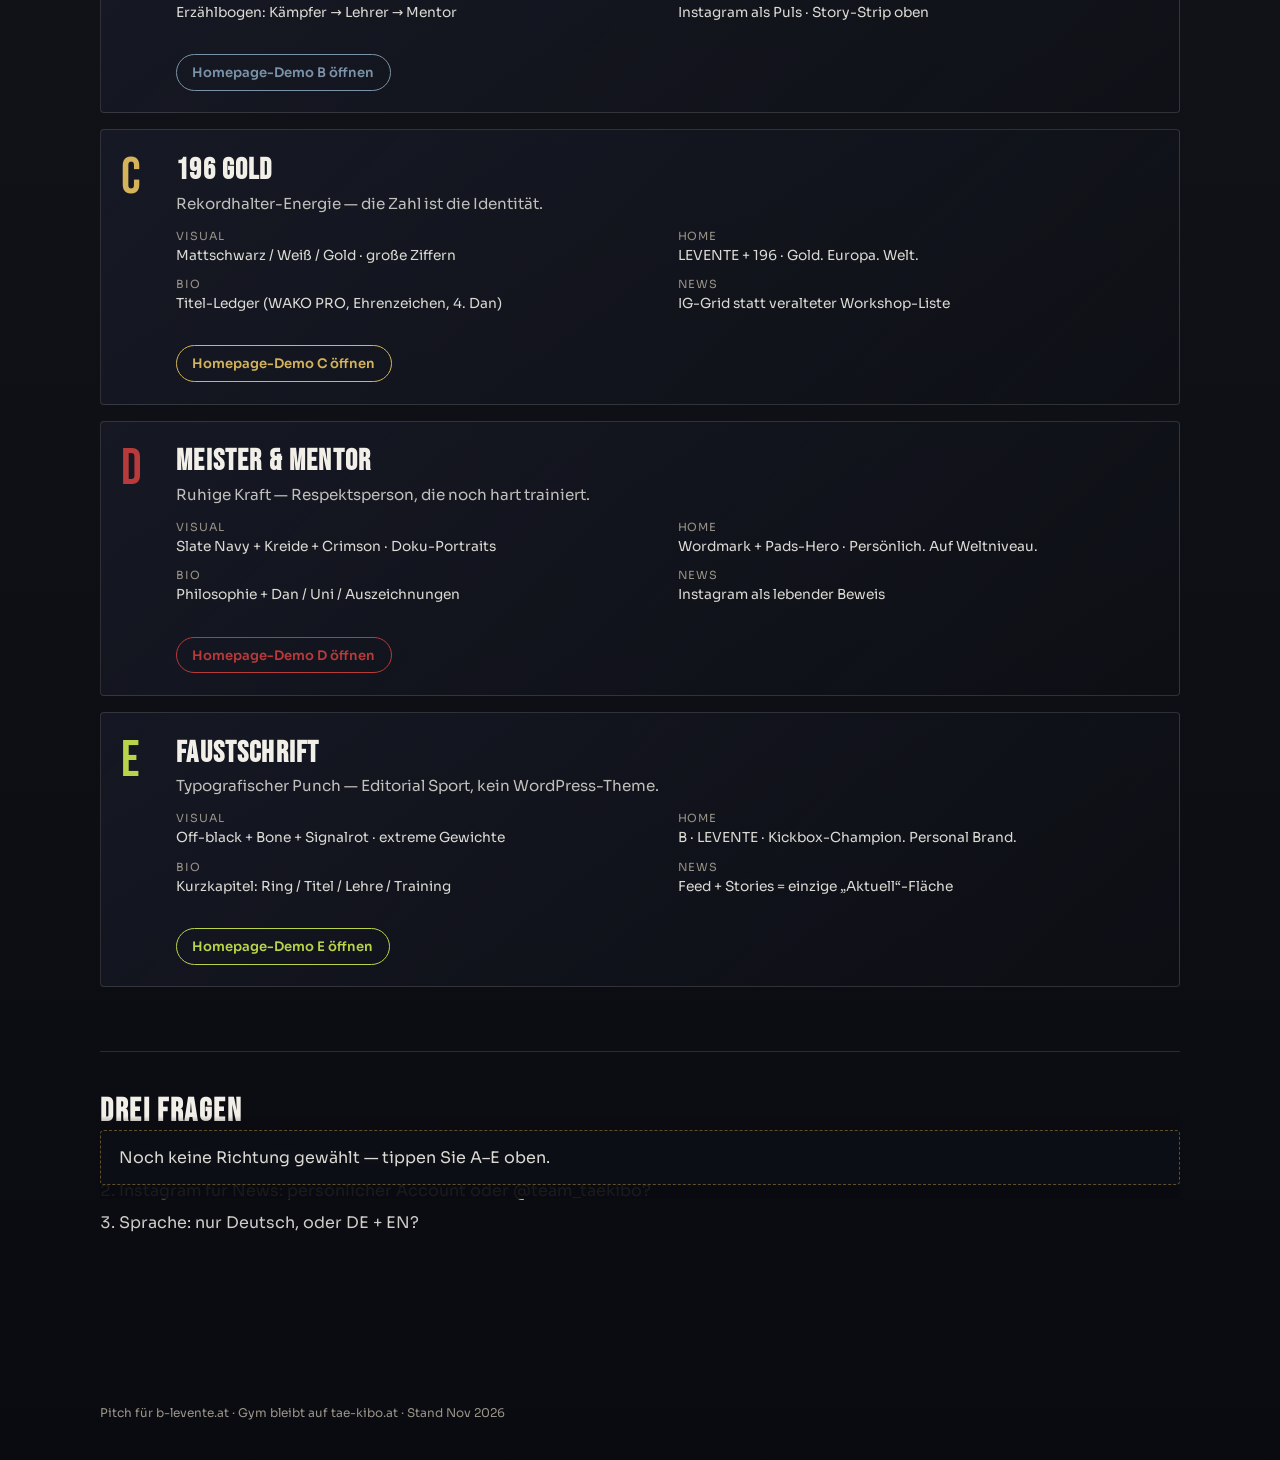
==== commit 3152a7c1: "Add A–E homepage demos to b-levente pitch Co-authored-by: CrangoOne <CrangoOne@users.noreply.github." ====
--- a/b-levente-pitch/index.html
+++ b/b-levente-pitch/index.html
@@ -301,6 +301,22 @@
       backdrop-filter: blur(8px);
     }
     .pick strong { color: var(--gold); }
+    .demo-link {
+      display: inline-flex;
+      margin-top: 1rem;
+      padding: 0.55rem 0.95rem;
+      border: 1px solid var(--accent, var(--gold));
+      border-radius: 999px;
+      color: var(--accent, var(--gold));
+      font-size: 0.82rem;
+      font-weight: 600;
+      text-decoration: none;
+      transition: background 0.2s ease, color 0.2s ease;
+    }
+    .demo-link:hover {
+      background: var(--accent, var(--gold));
+      color: #0a0b10;
+    }
 
     footer {
       padding: 0 0 2.5rem;
@@ -339,9 +355,9 @@
   <main>
     <section class="scope wrap" aria-labelledby="scope-title">
       <h2 id="scope-title">Gemeinsamer Rahmen</h2>
-      <p>Jede Richtung hat dieselben drei Seiten. Unterschied ist Look, Ton und wie Titel vs. Coaching betont werden. Tippen Sie eine Karte — Ihre Wahl bleibt sichtbar unten.</p>
+      <p>Jede Richtung hat dieselben drei Seiten. Unterschied ist Look, Ton und wie Titel vs. Coaching betont werden. Tippen Sie eine Karte — oder öffnen Sie die Homepage-Demo.</p>
       <div class="chips">
-        <span class="chip">Startseite</span>
+        <span class="chip">Startseite (Demo live)</span>
         <span class="chip">Bio</span>
         <span class="chip">News · Posts + Stories</span>
         <span class="chip">CTA · Personal Training</span>
@@ -360,6 +376,7 @@
             <div class="fact"><dt>Bio</dt><dd>Medaillenwand, Ehrenzeichen, Dan / Uni Wien</dd></div>
             <div class="fact"><dt>News</dt><dd>Live Instagram — Posts &amp; Stories, kein Blog</dd></div>
           </dl>
+          <a class="demo-link" href="a/" data-demo>Homepage-Demo A öffnen</a>
         </div>
       </article>
 
@@ -374,6 +391,7 @@
             <div class="fact"><dt>Bio</dt><dd>Erzählbogen: Kämpfer → Lehrer → Mentor</dd></div>
             <div class="fact"><dt>News</dt><dd>Instagram als Puls · Story-Strip oben</dd></div>
           </dl>
+          <a class="demo-link" href="b/" data-demo>Homepage-Demo B öffnen</a>
         </div>
       </article>
 
@@ -388,6 +406,7 @@
             <div class="fact"><dt>Bio</dt><dd>Titel-Ledger (WAKO PRO, Ehrenzeichen, 4. Dan)</dd></div>
             <div class="fact"><dt>News</dt><dd>IG-Grid statt veralteter Workshop-Liste</dd></div>
           </dl>
+          <a class="demo-link" href="c/" data-demo>Homepage-Demo C öffnen</a>
         </div>
       </article>
 
@@ -402,6 +421,7 @@
             <div class="fact"><dt>Bio</dt><dd>Philosophie + Dan / Uni / Auszeichnungen</dd></div>
             <div class="fact"><dt>News</dt><dd>Instagram als lebender Beweis</dd></div>
           </dl>
+          <a class="demo-link" href="d/" data-demo>Homepage-Demo D öffnen</a>
         </div>
       </article>
 
@@ -416,6 +436,7 @@
             <div class="fact"><dt>Bio</dt><dd>Kurzkapitel: Ring / Titel / Lehre / Training</dd></div>
             <div class="fact"><dt>News</dt><dd>Feed + Stories = einzige „Aktuell“-Fläche</dd></div>
           </dl>
+          <a class="demo-link" href="e/" data-demo>Homepage-Demo E öffnen</a>
         </div>
       </article>
     </section>
@@ -442,13 +463,17 @@
     const cards = [...document.querySelectorAll(".proposal")];
 
     function select(card) {
+      const letter = card.dataset.letter.toLowerCase();
       cards.forEach((c) => c.setAttribute("aria-pressed", String(c === card)));
-      pick.innerHTML = `Gewählt: <strong>${card.dataset.letter} · ${card.dataset.name}</strong> — wir bauen als Nächstes einen Visual-Mock dieser Richtung.`;
+      pick.innerHTML = `Gewählt: <strong>${card.dataset.letter} · ${card.dataset.name}</strong> — <a href="${letter}/" style="color:var(--gold)">Homepage-Demo öffnen</a>`;
     }
 
     cards.forEach((card, i) => {
       card.style.transitionDelay = `${i * 60}ms`;
-      card.addEventListener("click", () => select(card));
+      card.addEventListener("click", (e) => {
+        if (e.target.closest("[data-demo]")) return;
+        select(card);
+      });
       card.addEventListener("keydown", (e) => {
         if (e.key === "Enter" || e.key === " ") {
           e.preventDefault();
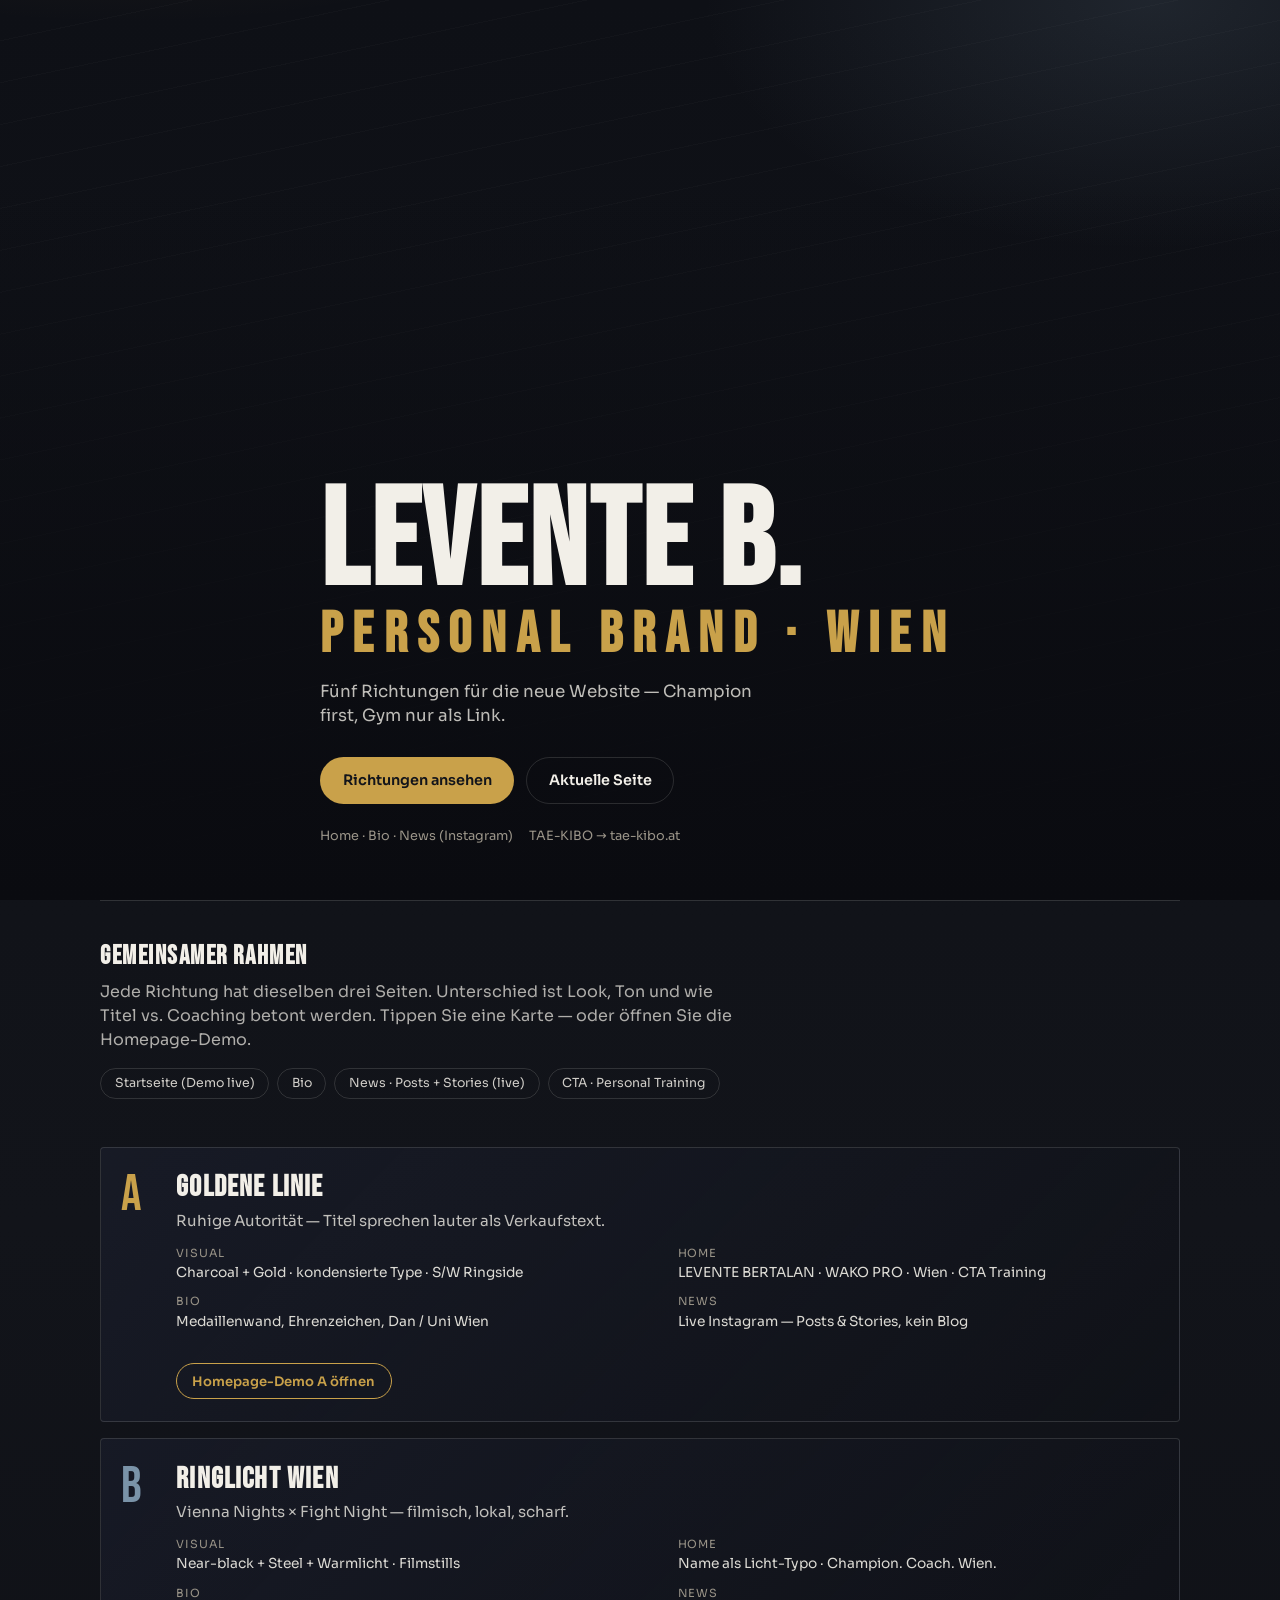
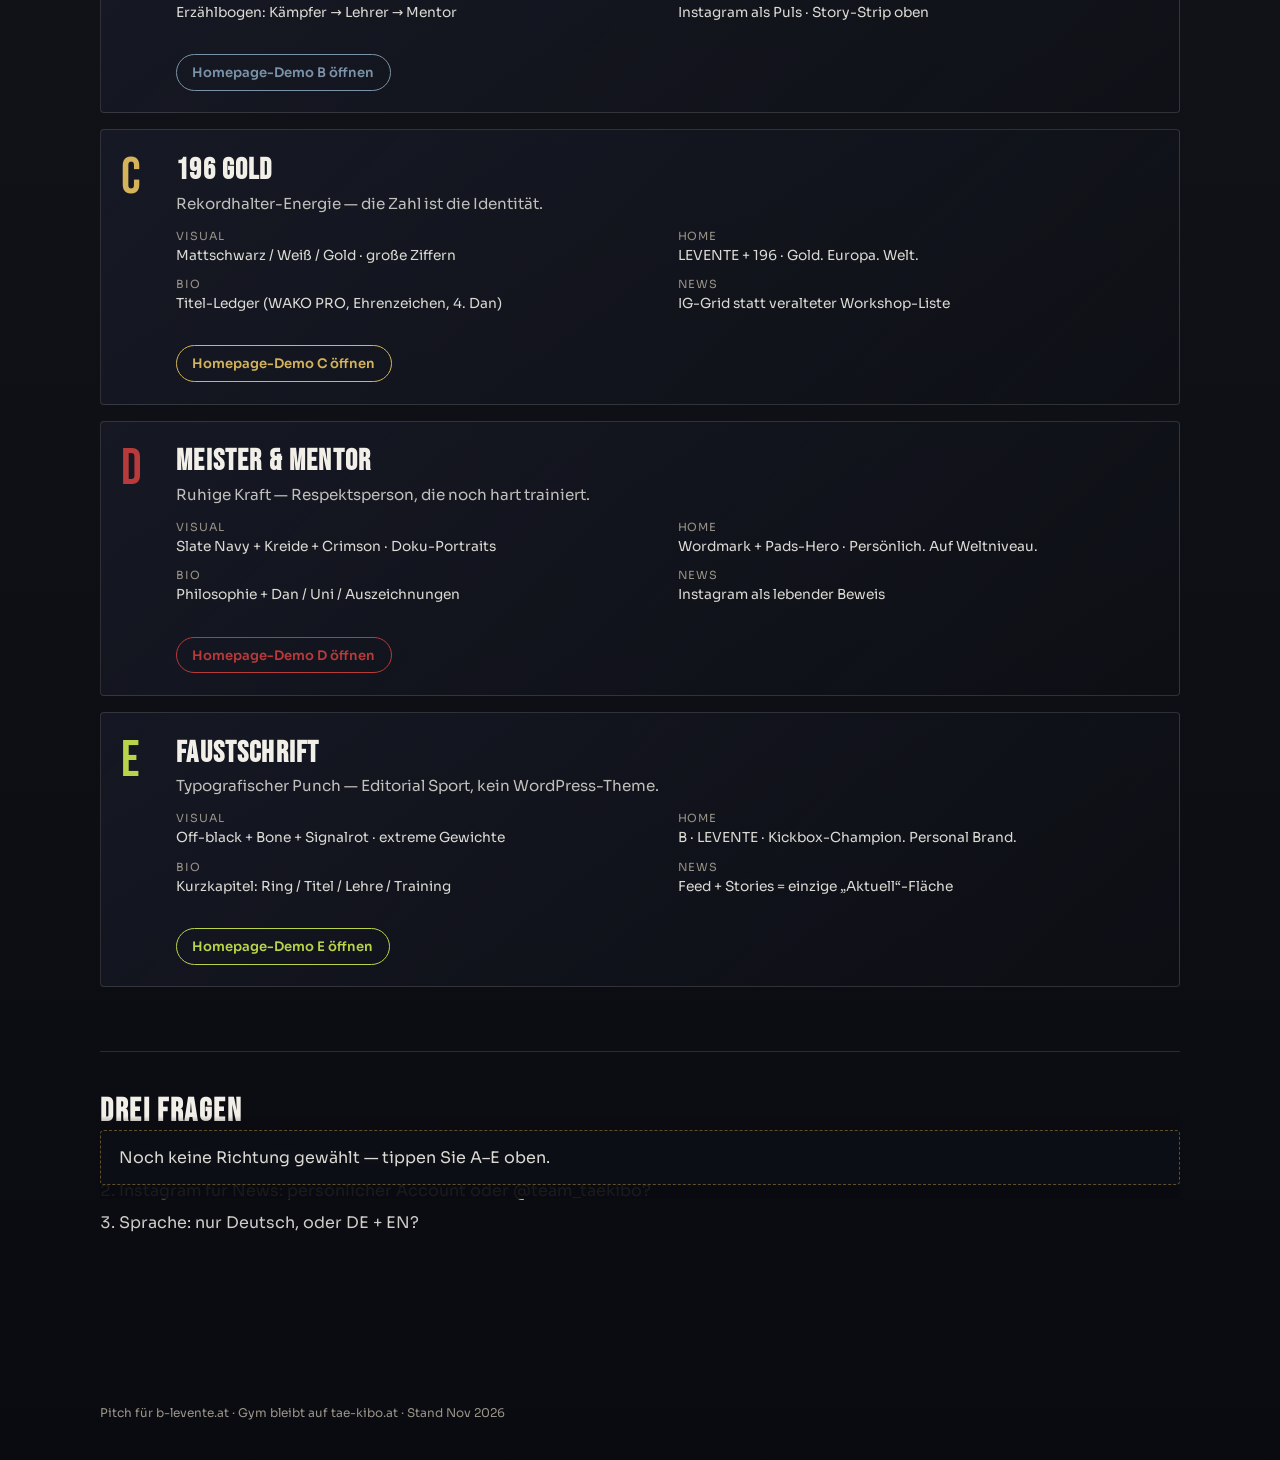
==== commit 7254d28b: "Add shared Instagram News page for b-levente demos Co-authored-by: CrangoOne <CrangoOne@users.norepl" ====
--- a/b-levente-pitch/index.html
+++ b/b-levente-pitch/index.html
@@ -359,7 +359,7 @@
       <div class="chips">
         <span class="chip">Startseite (Demo live)</span>
         <span class="chip">Bio</span>
-        <span class="chip">News · Posts + Stories</span>
+        <span class="chip"><a href="news/" style="color:inherit;text-decoration:none">News · Posts + Stories (live)</a></span>
         <span class="chip">CTA · Personal Training</span>
       </div>
     </section>
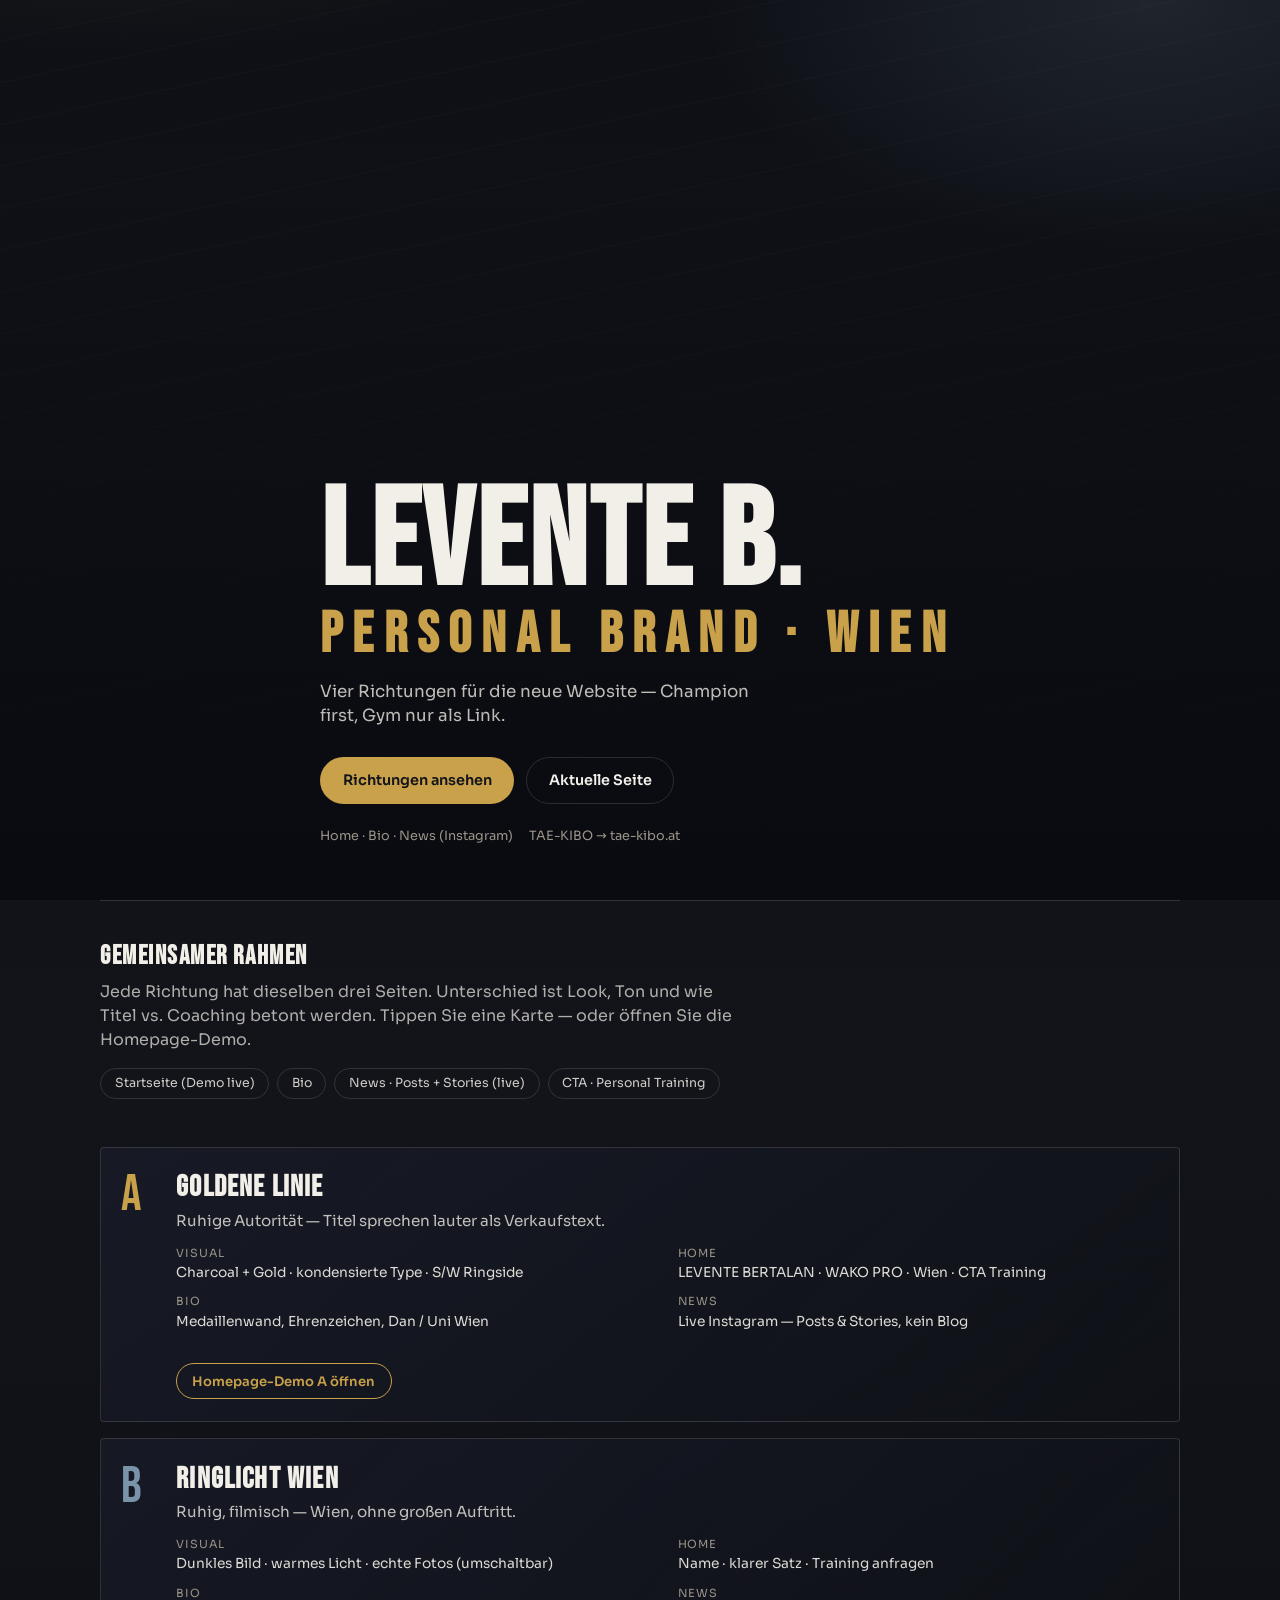
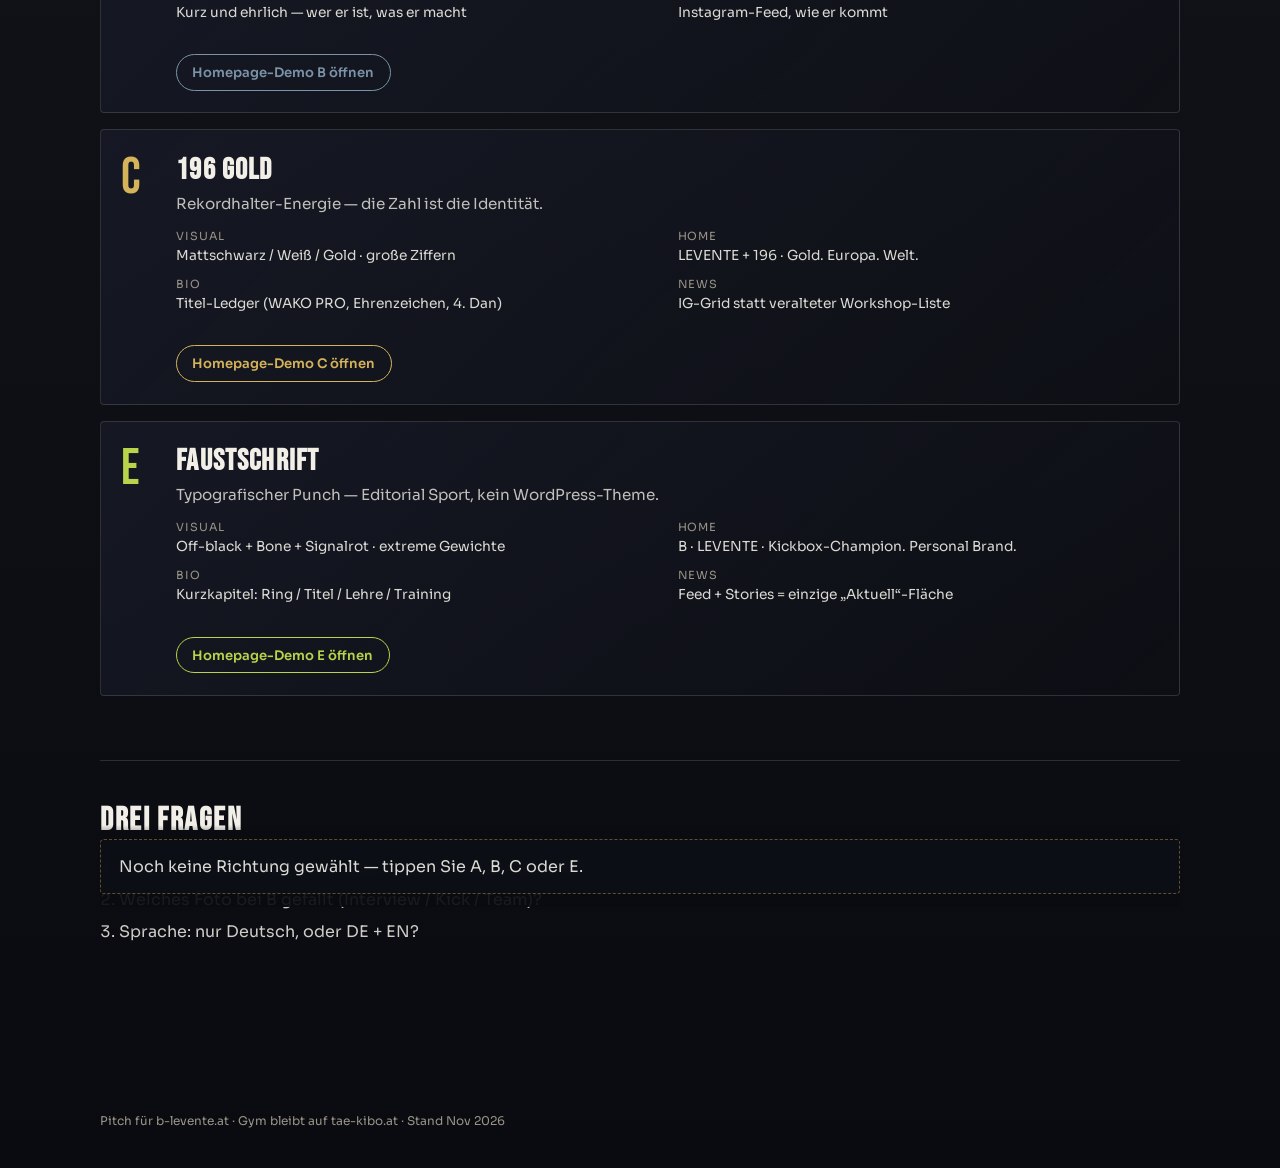
==== commit 79fa3a9e: "Remove Demo D; refresh Demo B copy and photo switcher Co-authored-by: CrangoOne <CrangoOne@users.nor" ====
--- a/b-levente-pitch/index.html
+++ b/b-levente-pitch/index.html
@@ -3,7 +3,7 @@
 <head>
   <meta charset="utf-8" />
   <meta name="viewport" content="width=device-width, initial-scale=1" />
-  <title>Levente B. — 5 Richtungen</title>
+  <title>Levente B. — 4 Richtungen</title>
   <meta name="description" content="Fünf Konzept-Richtungen für die Personal-Brand-Website von Levente Bertalan." />
   <link rel="preconnect" href="https://fonts.googleapis.com" />
   <link rel="preconnect" href="https://fonts.gstatic.com" crossorigin />
@@ -261,7 +261,6 @@
     .p-a { --accent: var(--gold); }
     .p-b { --accent: var(--steel); }
     .p-c { --accent: #d4b35a; }
-    .p-d { --accent: var(--crimson); }
     .p-e { --accent: var(--lime); }
 
     /* —— Ask —— */
@@ -340,7 +339,7 @@
   <header class="hero">
     <div class="wrap hero-inner">
       <h1 class="brand">LEVENTE B.<span>PERSONAL BRAND · WIEN</span></h1>
-      <p class="lede">Fünf Richtungen für die neue Website — Champion first, Gym nur als Link.</p>
+      <p class="lede">Vier Richtungen für die neue Website — Champion first, Gym nur als Link.</p>
       <div class="cta-row">
         <a class="btn btn-primary" href="#proposals">Richtungen ansehen</a>
         <a class="btn btn-ghost" href="https://b-levente.at/" target="_blank" rel="noopener">Aktuelle Seite</a>
@@ -384,12 +383,12 @@
         <div class="letter" aria-hidden="true">B</div>
         <div>
           <h3>Ringlicht Wien</h3>
-          <p class="vibe">Vienna Nights × Fight Night — filmisch, lokal, scharf.</p>
+          <p class="vibe">Ruhig, filmisch — Wien, ohne großen Auftritt.</p>
           <dl class="grid-facts">
-            <div class="fact"><dt>Visual</dt><dd>Near-black + Steel + Warmlicht · Filmstills</dd></div>
-            <div class="fact"><dt>Home</dt><dd>Name als Licht-Typo · Champion. Coach. Wien.</dd></div>
-            <div class="fact"><dt>Bio</dt><dd>Erzählbogen: Kämpfer → Lehrer → Mentor</dd></div>
-            <div class="fact"><dt>News</dt><dd>Instagram als Puls · Story-Strip oben</dd></div>
+            <div class="fact"><dt>Visual</dt><dd>Dunkles Bild · warmes Licht · echte Fotos (umschaltbar)</dd></div>
+            <div class="fact"><dt>Home</dt><dd>Name · klarer Satz · Training anfragen</dd></div>
+            <div class="fact"><dt>Bio</dt><dd>Kurz und ehrlich — wer er ist, was er macht</dd></div>
+            <div class="fact"><dt>News</dt><dd>Instagram-Feed, wie er kommt</dd></div>
           </dl>
           <a class="demo-link" href="b/" data-demo>Homepage-Demo B öffnen</a>
         </div>
@@ -407,21 +406,6 @@
             <div class="fact"><dt>News</dt><dd>IG-Grid statt veralteter Workshop-Liste</dd></div>
           </dl>
           <a class="demo-link" href="c/" data-demo>Homepage-Demo C öffnen</a>
-        </div>
-      </article>
-
-      <article class="proposal p-d" tabindex="0" role="button" aria-pressed="false" data-name="Meister &amp; Mentor" data-letter="D">
-        <div class="letter" aria-hidden="true">D</div>
-        <div>
-          <h3>Meister &amp; Mentor</h3>
-          <p class="vibe">Ruhige Kraft — Respektsperson, die noch hart trainiert.</p>
-          <dl class="grid-facts">
-            <div class="fact"><dt>Visual</dt><dd>Slate Navy + Kreide + Crimson · Doku-Portraits</dd></div>
-            <div class="fact"><dt>Home</dt><dd>Wordmark + Pads-Hero · Persönlich. Auf Weltniveau.</dd></div>
-            <div class="fact"><dt>Bio</dt><dd>Philosophie + Dan / Uni / Auszeichnungen</dd></div>
-            <div class="fact"><dt>News</dt><dd>Instagram als lebender Beweis</dd></div>
-          </dl>
-          <a class="demo-link" href="d/" data-demo>Homepage-Demo D öffnen</a>
         </div>
       </article>
 
@@ -444,12 +428,12 @@
     <section class="ask wrap" aria-labelledby="ask-title">
       <h2 id="ask-title">Drei Fragen</h2>
       <ol>
-        <li>Welche Richtung fühlt sich nach Ihnen an (A–E)?</li>
-        <li>Instagram für News: persönlicher Account oder @team_taekibo?</li>
+        <li>Welche Richtung fühlt sich nach Ihnen an (A, B, C oder E)?</li>
+        <li>Welches Foto bei B gefällt (Interview / Kick / Team)?</li>
         <li>Sprache: nur Deutsch, oder DE + EN?</li>
       </ol>
       <div class="pick-bar">
-        <div class="pick" id="pick" aria-live="polite">Noch keine Richtung gewählt — tippen Sie A–E oben.</div>
+        <div class="pick" id="pick" aria-live="polite">Noch keine Richtung gewählt — tippen Sie A, B, C oder E.</div>
       </div>
     </section>
   </main>
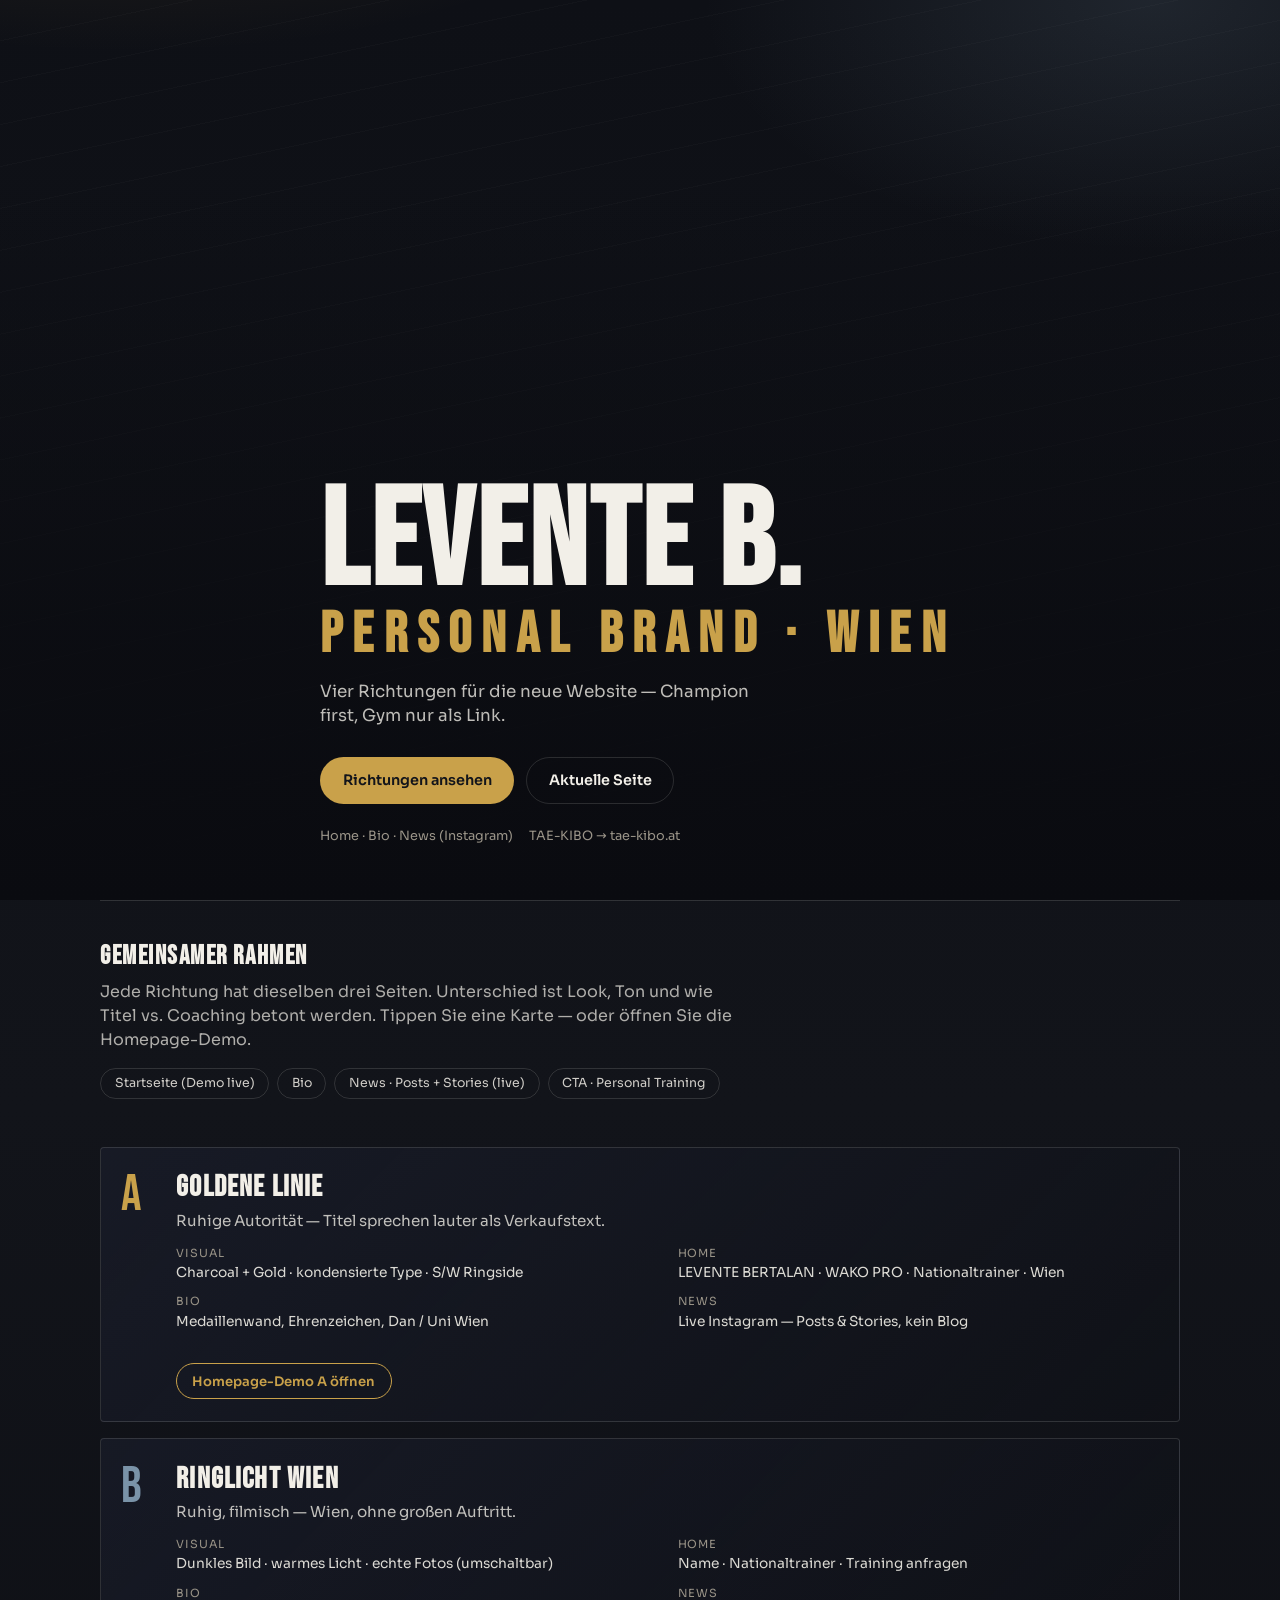
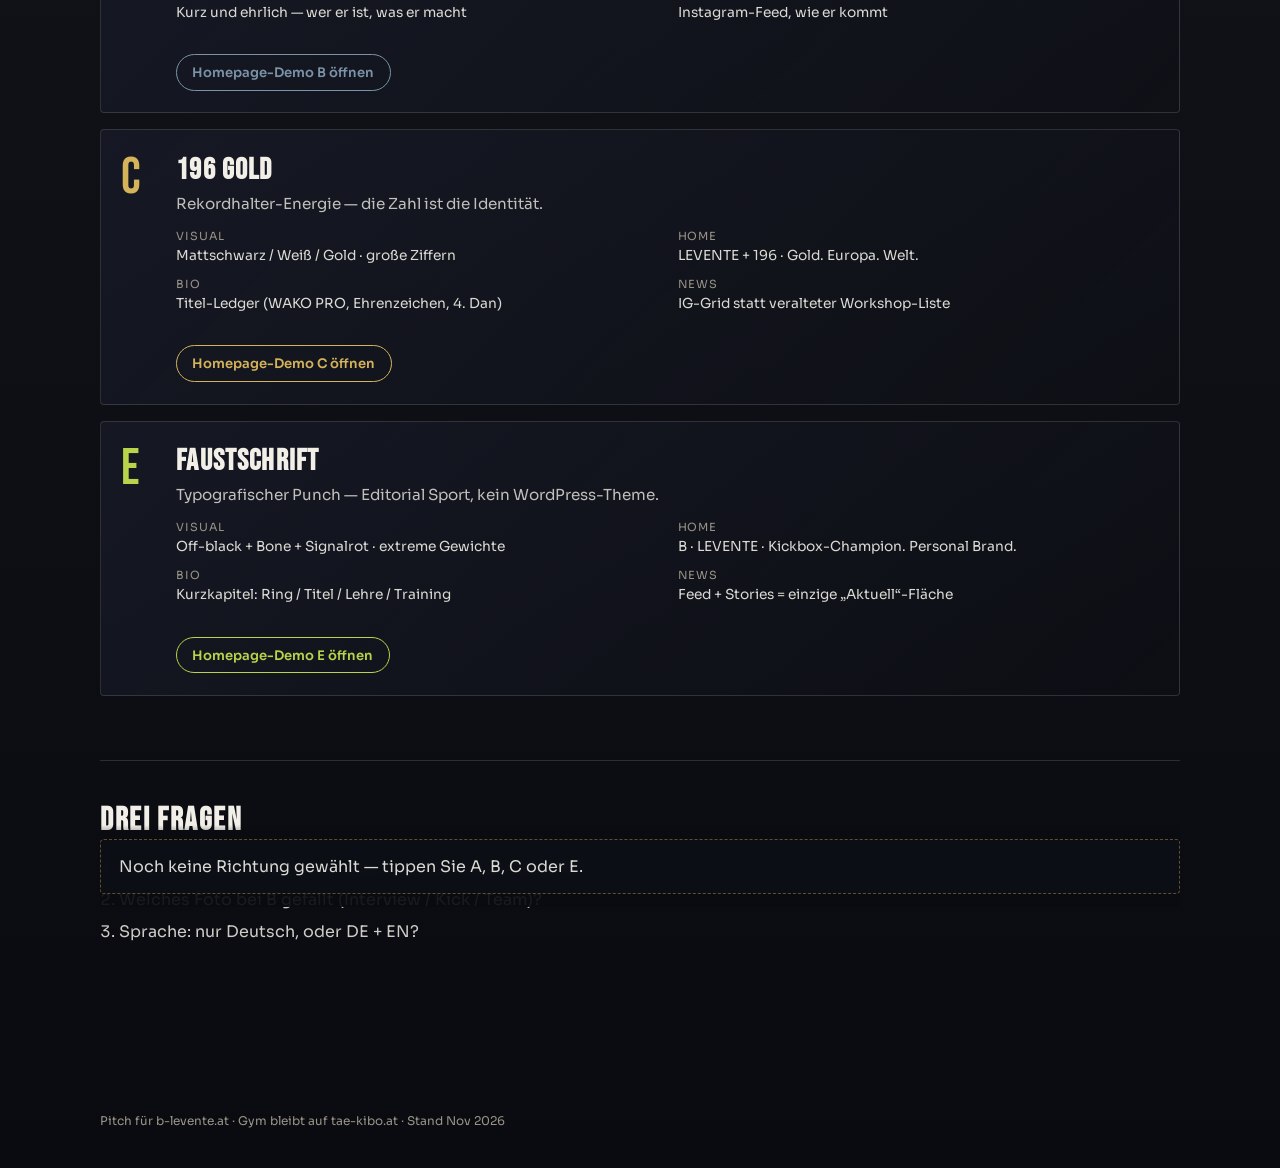
==== commit d3ad58a9: "Add Nationaltrainer credential to b-levente demos Co-authored-by: CrangoOne <CrangoOne@users.noreply" ====
--- a/b-levente-pitch/index.html
+++ b/b-levente-pitch/index.html
@@ -371,7 +371,7 @@
           <p class="vibe">Ruhige Autorität — Titel sprechen lauter als Verkaufstext.</p>
           <dl class="grid-facts">
             <div class="fact"><dt>Visual</dt><dd>Charcoal + Gold · kondensierte Type · S/W Ringside</dd></div>
-            <div class="fact"><dt>Home</dt><dd>LEVENTE BERTALAN · WAKO PRO · Wien · CTA Training</dd></div>
+            <div class="fact"><dt>Home</dt><dd>LEVENTE BERTALAN · WAKO PRO · Nationaltrainer · Wien</dd></div>
             <div class="fact"><dt>Bio</dt><dd>Medaillenwand, Ehrenzeichen, Dan / Uni Wien</dd></div>
             <div class="fact"><dt>News</dt><dd>Live Instagram — Posts &amp; Stories, kein Blog</dd></div>
           </dl>
@@ -386,7 +386,7 @@
           <p class="vibe">Ruhig, filmisch — Wien, ohne großen Auftritt.</p>
           <dl class="grid-facts">
             <div class="fact"><dt>Visual</dt><dd>Dunkles Bild · warmes Licht · echte Fotos (umschaltbar)</dd></div>
-            <div class="fact"><dt>Home</dt><dd>Name · klarer Satz · Training anfragen</dd></div>
+            <div class="fact"><dt>Home</dt><dd>Name · Nationaltrainer · Training anfragen</dd></div>
             <div class="fact"><dt>Bio</dt><dd>Kurz und ehrlich — wer er ist, was er macht</dd></div>
             <div class="fact"><dt>News</dt><dd>Instagram-Feed, wie er kommt</dd></div>
           </dl>
